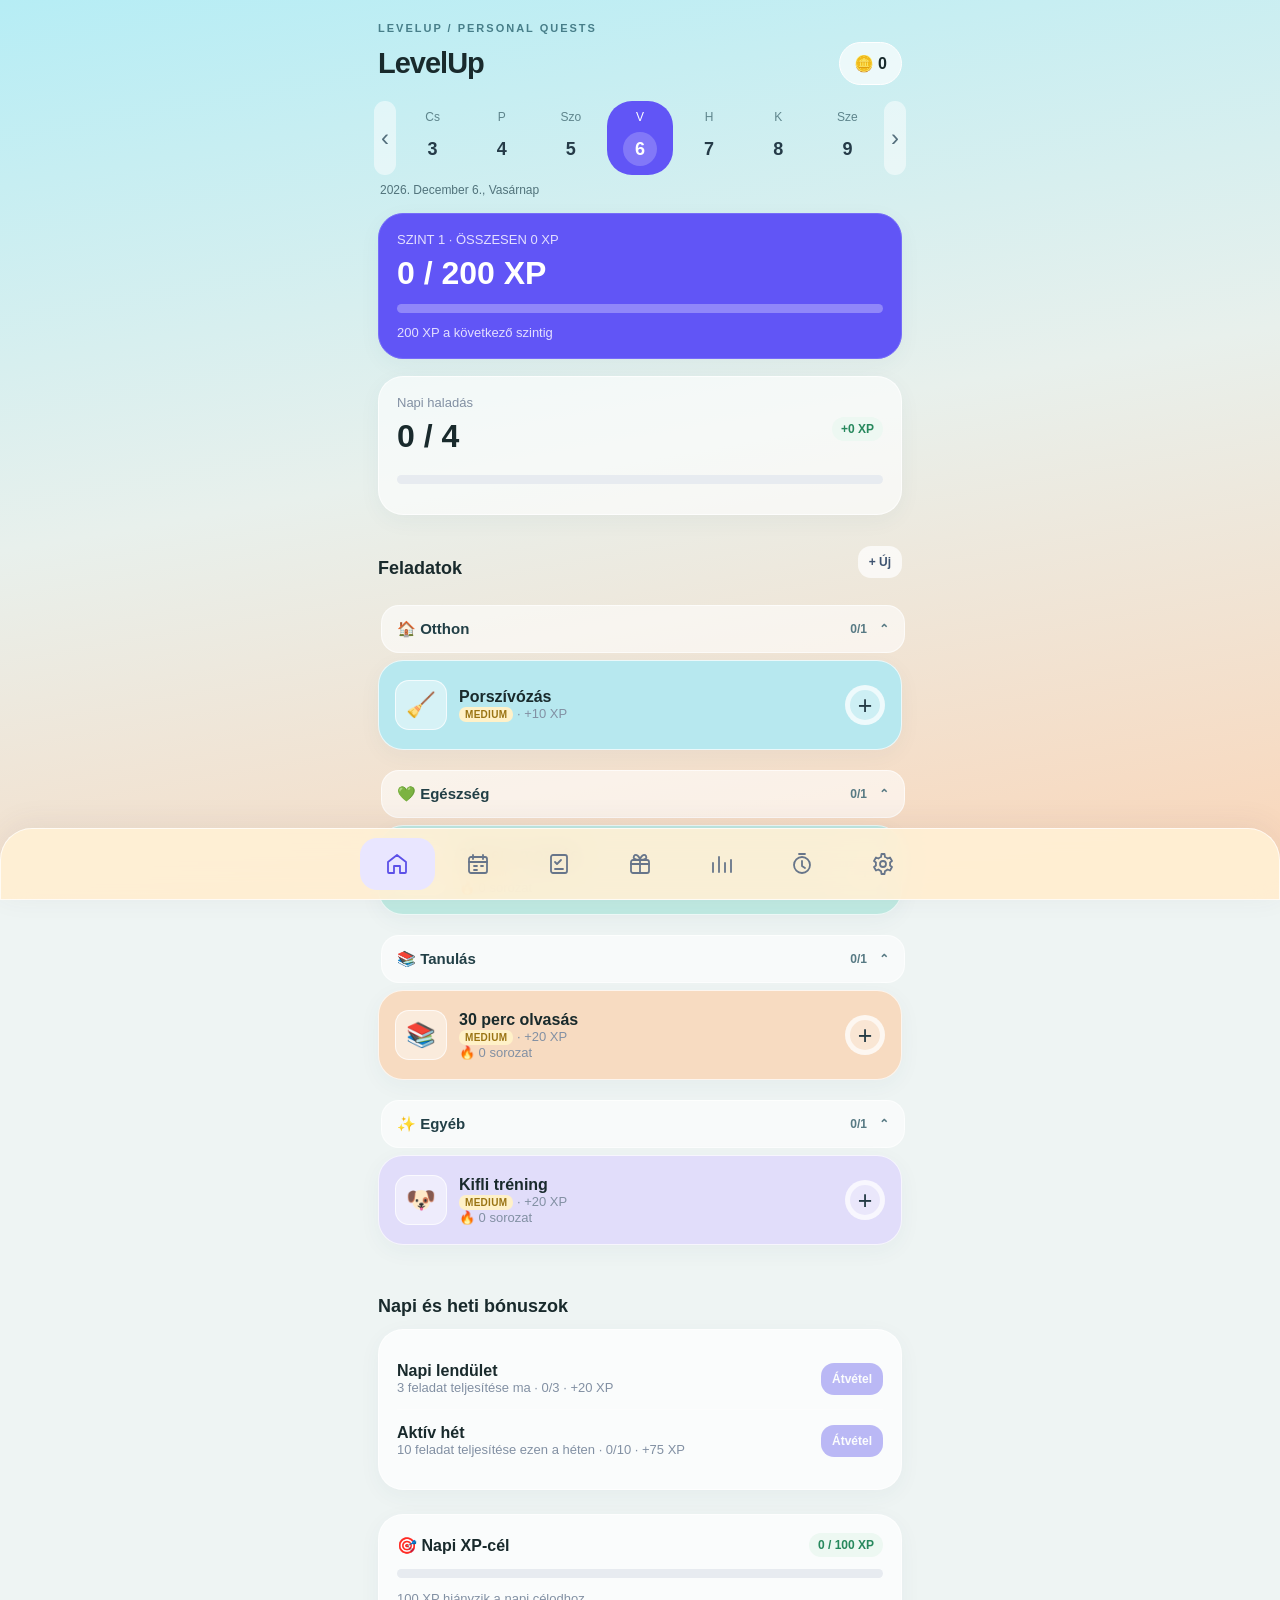
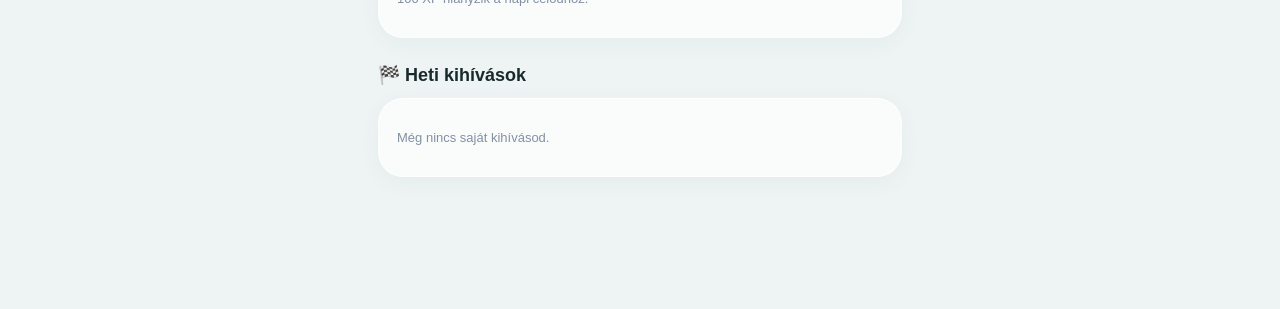
==== index.html @ 8640baca "Add files via upload" ====
<!doctype html><html lang="hu"><head><meta charset="utf-8"><meta name="viewport" content="width=device-width,initial-scale=1,viewport-fit=cover"><meta name="theme-color" content="#f6f7fb"><meta name="apple-mobile-web-app-capable" content="yes"><meta name="apple-mobile-web-app-status-bar-style" content="default"><title>LevelUp</title><link rel="manifest" href="manifest.webmanifest"><link rel="icon" href="icon.svg" type="image/svg+xml"><style>
:root{font-family:-apple-system,BlinkMacSystemFont,'Segoe UI',sans-serif;color:#1c2534;background:#f6f7fb}*{box-sizing:border-box}body{margin:0}button,input,select{font:inherit}button{cursor:pointer}button:disabled{opacity:.4;cursor:not-allowed}.app{max-width:560px;margin:auto;padding:24px 18px 110px}.eyebrow{font-size:11px;font-weight:800;letter-spacing:2px;color:#8792a5}.head{display:flex;justify-content:space-between;align-items:center;margin:8px 0 20px}h1{font-size:30px;letter-spacing:-1px;margin:0}h2{font-size:18px;margin:26px 0 12px}.pill{border-radius:22px;background:#fff;padding:11px 14px;font-weight:800;box-shadow:0 3px 20px #2636500b}.card{background:#fff;border:1px solid #e9edf3;border-radius:22px;padding:18px;margin:12px 0;box-shadow:0 5px 24px #26365008}.hero{background:#202b42;color:#fff}.muted{color:#8290a3;font-size:13px}.hero .muted{color:#b7c3d7}.big{font-size:32px;font-weight:850;margin:8px 0}.progress{height:9px;background:#e7ebf0;border-radius:20px;overflow:hidden;margin:12px 0}.hero .progress{background:#465269}.bar{height:100%;background:#62d6a2;border-radius:20px}.flex{display:flex;align-items:center;gap:12px}.between{justify-content:space-between}.grow{flex:1;min-width:0}.item{display:flex;align-items:center;gap:12px;padding:14px 0;border-bottom:1px solid #edf0f4}.item:last-child{border:0}.emoji{font-size:24px;background:#f4f6fa;border-radius:14px;padding:10px}.name{font-weight:750;overflow-wrap:anywhere}.check{border:2px solid #d6dce6;background:#fff;border-radius:50%;height:26px;width:26px;flex:none}.check.done{background:#36bd85;border-color:#36bd85;color:white}.btn{border:0;background:#202b42;color:#fff;border-radius:13px;padding:11px 14px;font-weight:750}.btn.alt{background:#edf1f7;color:#26344a}.btn.small{font-size:12px;padding:9px 11px}.btn.danger{background:#fff0f0;color:#a33131}.nav{position:fixed;bottom:0;left:0;right:0;background:#ffffffed;backdrop-filter:blur(14px);border-top:1px solid #e9edf3;padding:9px max(12px,env(safe-area-inset-right)) calc(9px + env(safe-area-inset-bottom));display:flex;justify-content:center;z-index:5}.navinner{display:flex;max-width:560px;width:100%;justify-content:space-around}.tab{border:0;background:none;color:#8b96a8;font-size:11px;padding:8px 7px}.tab.active{color:#1c2534;font-weight:800}.tab span{display:block;font-size:22px;margin-bottom:4px}.hidden{display:none!important}.field{display:grid;gap:6px;margin:12px 0}.field label{font-size:13px;font-weight:750}.field input,.field select{border:1px solid #dfe5ed;border-radius:12px;padding:12px;width:100%;background:#fff;color:#1c2534}.actions{display:flex;gap:8px;flex-wrap:wrap}.modal{position:fixed;inset:0;background:#1b27368c;z-index:10;display:flex;align-items:flex-end;justify-content:center}.sheet{background:#fff;border-radius:24px 24px 0 0;padding:24px 20px calc(24px + env(safe-area-inset-bottom));width:100%;max-width:560px;max-height:92vh;overflow:auto}.badge{display:inline-block;border-radius:12px;background:#edf8f2;color:#27885d;padding:5px 9px;font-size:12px;font-weight:750}.toast{position:fixed;bottom:100px;left:50%;transform:translateX(-50%);background:#202b42;color:#fff;padding:12px 18px;border-radius:14px;z-index:20;max-width:90%;text-align:center}.empty{text-align:center;padding:25px;color:#8290a3}.stats{display:grid;grid-template-columns:1fr 1fr;gap:10px}.stats .card{margin:0}.statnum{font-size:26px;font-weight:850} .dangertext{color:#b03a3a}small{font-size:12px} .full{width:100%}

/* Completion celebration */
.celebration{position:fixed;inset:0;z-index:30;pointer-events:none;overflow:hidden}.reward-pop{position:absolute;left:50%;top:42%;transform:translate(-50%,-50%);padding:15px 25px;background:#202b42;color:#fff;border-radius:20px;box-shadow:0 15px 45px #202b4240;font-size:25px;font-weight:850;white-space:nowrap;animation:reward-pop .9s cubic-bezier(.2,.8,.2,1) both}.reward-pop small{display:block;text-align:center;font-size:12px;color:#bcecd6;margin-top:3px}.confetti{position:absolute;left:var(--x);top:-25px;width:9px;height:15px;background:var(--c);border-radius:3px;animation:confetti-fall 1.3s ease-in both;animation-delay:var(--delay);transform:rotate(var(--rot))}.check.done{animation:check-bounce .42s cubic-bezier(.2,1.7,.4,1)}@keyframes reward-pop{0%{opacity:0;transform:translate(-50%,-40%) scale(.55)}30%{opacity:1;transform:translate(-50%,-50%) scale(1.12)}65%{opacity:1;transform:translate(-50%,-58%) scale(1)}100%{opacity:0;transform:translate(-50%,-85%) scale(.96)}}@keyframes confetti-fall{0%{opacity:0;transform:translateY(0) rotate(0)}10%{opacity:1}100%{opacity:0;transform:translateY(95vh) rotate(780deg)}}@keyframes check-bounce{0%{transform:scale(.6)}60%{transform:scale(1.2)}100%{transform:scale(1)}}@media(prefers-reduced-motion:reduce){.reward-pop,.confetti,.check.done{animation:none}.celebration{display:none}}
textarea{font:inherit;border:1px solid #dfe5ed;border-radius:12px;padding:12px;width:100%;background:#fff;color:#1c2534}.heatmap{display:grid;grid-template-columns:repeat(7,minmax(0,1fr));gap:5px;margin:15px 0}.heatcell{aspect-ratio:1;border-radius:5px;background:#e9eef1}.h1{background:#b7ead4}.h2{background:#83d8b4}.h3{background:#46b98a}.h4{background:#23865f}.daychecks{display:flex;flex-wrap:wrap;gap:8px}.daychecks label{display:flex;align-items:center;gap:3px;font-size:12px}.tasktools{justify-content:flex-end;margin-bottom:12px}.timer{font-size:68px;font-weight:850;text-align:center;padding:20px 0;font-variant-numeric:tabular-nums}.animated-bar{transition:width .55s cubic-bezier(.2,.8,.2,1)}.navinner{justify-content:space-between}.tab{font-size:10px;padding:7px 3px}.tab span{font-size:20px}.field textarea{min-height:75px}input[type=checkbox]{accent-color:#35a77c} @media(max-width:360px){.tab{font-size:9px}.tab span{font-size:18px}} .category-group{margin:14px 0 20px}.category-heading{display:flex;justify-content:space-between;align-items:center;font-size:17px;font-weight:800;margin:14px 3px 7px}.category-count{font-size:12px;font-weight:500;color:#8290a3}.category-card{margin:0;padding:5px 16px}.priority{display:inline-block;border-radius:7px;padding:2px 6px;font-size:10px;font-weight:800;letter-spacing:.3px}.priority-high{background:#fff0eb;color:#b84b2f}.priority-medium{background:#fff7dc;color:#9a7414}.priority-low{background:#edf4fa;color:#54799a}.emoji-grid{display:grid;grid-template-columns:repeat(7,minmax(0,1fr));gap:5px;max-height:210px;overflow:auto}.emoji-option{background:#f4f6fa;border:2px solid transparent;border-radius:10px;font-size:23px;padding:7px 0}.emoji-option.chosen{border-color:#35a77c;background:#e8f8f0}@media(max-width:360px){.emoji-grid{grid-template-columns:repeat(6,1fr)}} 
/* LevelUp 4: soft pastel mobile dashboard */
:root{background:#eef4f3;color:#192a2c}body{background:linear-gradient(170deg,#b6edf5 0%,#e8f0ec 49%,#fbd5b7 100%) fixed;min-height:100vh}.app{padding-top:calc(22px + env(safe-area-inset-top));padding-bottom:120px}.eyebrow{color:#477e89}.head{margin-bottom:16px}h1{font-size:29px}.card{border:1px solid #ffffffb9;background:#ffffffb5;box-shadow:0 6px 22px #3552600c;border-radius:25px}.hero{background:#6155f6;color:white;border-color:#766df9}.hero .muted{color:#e3dfff}.hero .progress{background:#ffffff4b}.bar{background:#67d9bf}.pill{background:#ffffffa8;box-shadow:none;border:1px solid white}.nav{background:#fff0d5e8;border:1px solid #ffffffb8;border-radius:32px 32px 0 0;box-shadow:0 -5px 30px #4a4a6a12}.tab.active{color:#5d51f5}.btn{background:#5c55ec}.btn.alt{background:#ffffffb9;color:#3e5370}.date-strip{display:flex;align-items:stretch;gap:4px;justify-content:space-between;margin:12px -4px 8px}.date-day{display:flex;flex:1;min-width:0;flex-direction:column;align-items:center;gap:8px;border:0;background:transparent;padding:9px 2px;border-radius:25px;color:#5e858c}.date-day span{font-size:12px}.date-day strong{font-size:18px;display:grid;place-items:center;border-radius:50%;width:34px;height:34px;color:#253b48}.date-day.is-today strong{background:#d1e3ff}.date-day.active{background:#6155f6;color:#fff}.date-day.active strong{color:white;background:#ffffff35}.date-arrow{background:#ffffff80;border:0;border-radius:18px;font-size:24px;padding:0 7px;color:#536e7c}.date-caption{display:flex;align-items:center;justify-content:space-between;color:#51737b;font-size:12px;margin:8px 2px 16px;text-transform:capitalize}.category-group,.manage-section{margin-top:14px}.category-toggle{display:flex;align-items:center;justify-content:space-between;width:100%;border:1px solid #ffffffa6;border-radius:18px;background:#ffffff92;padding:14px 15px;font-weight:800;text-align:left;color:#223f46;font-size:15px}.category-meta{color:#577983;font-size:12px;display:flex;gap:12px}.category-card{margin-top:6px}.category-group:nth-of-type(5n+1) .category-card{background:#b7e8ef}.category-group:nth-of-type(5n+2) .category-card{background:#bfe9e1}.category-group:nth-of-type(5n+3) .category-card{background:#f7dbc1}.category-group:nth-of-type(5n+4) .category-card{background:#e1ddfa}.category-group:nth-of-type(5n) .category-card{background:#f7e3d7}.item{border-bottom-color:#ffffff87}.emoji{background:#ffffff70}.check{width:40px;height:40px;border:5px solid #ffffffa9;background:#ffffff4f;color:#243b45;font-size:25px;line-height:25px}.check.done{background:#6155f6;border-color:#a8a1ff}.tasktools{margin:0 0 14px;padding:0 0 12px;border-bottom:1px solid #e7ebf0}.rest-button{background:#f0f4ff;border:1px solid #cdd6f5;border-radius:12px;padding:9px 12px;color:#48578e;font-size:12px;font-weight:700}.rest-button.rest-active{background:#dcd8ff;border-color:#9c93ed}.manage-row{border-bottom:0}.daily-progress{background:#ffffff99}.priority-high{background:#ffe3dd;color:#9e3d26}.priority-medium{background:#fff1c8}.priority-low{background:#d8eef5}.sheet{background:#f8faf9}button:focus-visible{outline:3px solid #5e55f0;outline-offset:3px}
.emoji-edit{border:1px solid #ffffffb5;cursor:pointer;flex:none;min-width:49px;min-height:49px;display:grid;place-items:center;transition:transform .15s ease,background .15s ease}.emoji-edit:active{transform:scale(.93)}.emoji-edit:focus-visible{outline:3px solid #6155f6;outline-offset:2px}
.gif-celebration{position:fixed;inset:0;z-index:35;display:grid;place-items:center;background:#172b3a50;pointer-events:auto;animation:gif-in .18s ease-out}.gif-panel{width:min(80vw,330px);padding:12px;border-radius:25px;background:#fff8f1;box-shadow:0 20px 60px #172b3a55;text-align:center;overflow:hidden}.gif-panel iframe{display:block;width:100%;height:190px;border:0;border-radius:16px;background:#eae8fa}.gif-label{font-weight:800;margin:9px 0 4px;color:#293044}.gif-panel a{font-size:10px;color:#64748b;text-decoration:underline}@keyframes gif-in{from{opacity:0;transform:scale(.94)}to{opacity:1;transform:scale(1)}}@media(prefers-reduced-motion:reduce){.gif-celebration{display:none}}
[hidden]{display:none!important} .quick-add label{display:block;font-weight:800;margin-bottom:9px}.quick-add input{min-width:0;flex:1;border:1px solid #dde3ec;border-radius:12px;padding:12px}.move-tools{display:flex;flex-direction:column;gap:3px}.move-tools button{border:0;border-radius:8px;background:#edf1f7;color:#45536b;padding:2px 8px}.goal-inline{display:flex;align-items:center;justify-content:space-between;gap:6px;font-size:12px;color:#65728a;margin-top:7px}.goal-inline+.progress{height:5px;margin:5px 0} [hidden]{display:none!important} #categoryForm input{min-width:0;flex:1;border:1px solid #dde3ec;border-radius:12px;padding:12px} .xp-detail-trigger{cursor:pointer}.xp-detail-trigger:active{transform:scale(.99)}.xp-chart{display:flex;align-items:end;gap:7px;height:175px;padding:12px 0}.xp-column{flex:1;min-width:0;display:flex;flex-direction:column;align-items:center;gap:5px;height:100%;font-size:11px}.xp-column strong{font-size:11px}.xp-track{height:100%;width:100%;display:flex;align-items:end;justify-content:center;background:#e8e5fa;border-radius:9px;overflow:hidden}.xp-bar{background:#6155f6;width:100%;border-radius:9px 9px 0 0;transition:height .3s}.habit-stats-grid{display:grid;grid-template-columns:1fr 1fr;gap:14px;margin-top:15px}.habit-stats-grid div{display:grid;gap:4px}.habit-stats-grid strong{font-size:18px}.habit-stats-grid small{color:#738294}.xp-breakdown{max-height:50vh;overflow:auto}.draggable-task{touch-action:pan-y;user-select:none;-webkit-user-select:none}.draggable-task.dragging{opacity:.55;outline:2px dashed #6155f6;touch-action:none}.draggable-task.drag-target{border-top:4px solid #6155f6}.drag-hint{position:fixed;bottom:95px;left:50%;transform:translateX(-50%);background:#6155f6;color:white;border-radius:16px;padding:12px;z-index:100;pointer-events:none;box-shadow:0 5px 20px #0003} 
.home-block[hidden]{display:none!important}.home-block{display:flow-root}.home-block > .card:first-child{margin-top:0}.home-blocks{display:flex;flex-direction:column;gap:5px}
.navinner{gap:3px;align-items:stretch}.tab{flex:1;min-width:0;display:flex;flex-direction:column;align-items:center;justify-content:center;gap:5px;padding:8px 2px;border-radius:17px;color:#67758a;font-size:10px;font-weight:650;line-height:1.1}.tab.active{background:#e9e6ff;color:#5c50e8}.tab-icon{display:flex!important;align-items:center;justify-content:center;height:24px;margin:0!important}.tab-icon svg{width:21px;height:21px}.tab-label{display:block}.draggable-task{user-select:none;-webkit-user-select:none;-webkit-touch-callout:none}.draggable-task.dragging{background:#edeaff!important;outline:2px solid #6155f6;border-radius:12px}.draggable-task.drag-target{box-shadow:inset 0 4px 0 #6155f6;border-radius:10px}.drag-hint{white-space:nowrap;font-size:12px}
.tab-label{display:none!important}.navinner{gap:6px}.tab{padding:12px 4px;min-height:52px;border-radius:17px}.tab-icon{height:26px}.tab-icon svg{width:24px;height:24px}.planner-completed{text-decoration:line-through;color:#73858b}.planner-task-name{min-width:0;overflow-wrap:anywhere;flex:1}.planner-item select{flex-shrink:0}</style><style>.calendar-grid{display:grid;grid-template-columns:repeat(7,minmax(0,1fr));gap:6px;margin:16px 0}.calendar-grid>*{text-align:center;padding:9px 1px;border-radius:9px;font-size:12px}.calendar-day{background:#f0f3f8}.calendar-done{background:#b9f0d4;color:#17633f;font-weight:800}.calendar-rest{background:#e5ddff;color:#6242a0}.milestone-badges{display:flex;gap:5px;flex-wrap:wrap;margin-top:8px}.locked-badge{opacity:.48}.week-planner{display:grid;gap:10px}.planner-day{border-radius:15px;background:#fff;padding:14px;display:grid;gap:9px}.planner-item{display:flex;align-items:center;justify-content:space-between;gap:8px;font-size:13px}.planner-item select{max-width:140px;min-width:110px}.planner-day strong{color:#6250a5}</style></head><body><main class="app"><div class="eyebrow">LEVELUP / PERSONAL QUESTS</div><div class="head"><h1 id="pageTitle">LevelUp</h1><div class="pill">🪙 <span id="wallet">0</span></div></div><section id="view"></section></main><nav class="nav"><div class="navinner" id="nav"></div></nav><div id="modalRoot"></div><div id="toastRoot"></div><script src="app.js" defer></script></body></html>
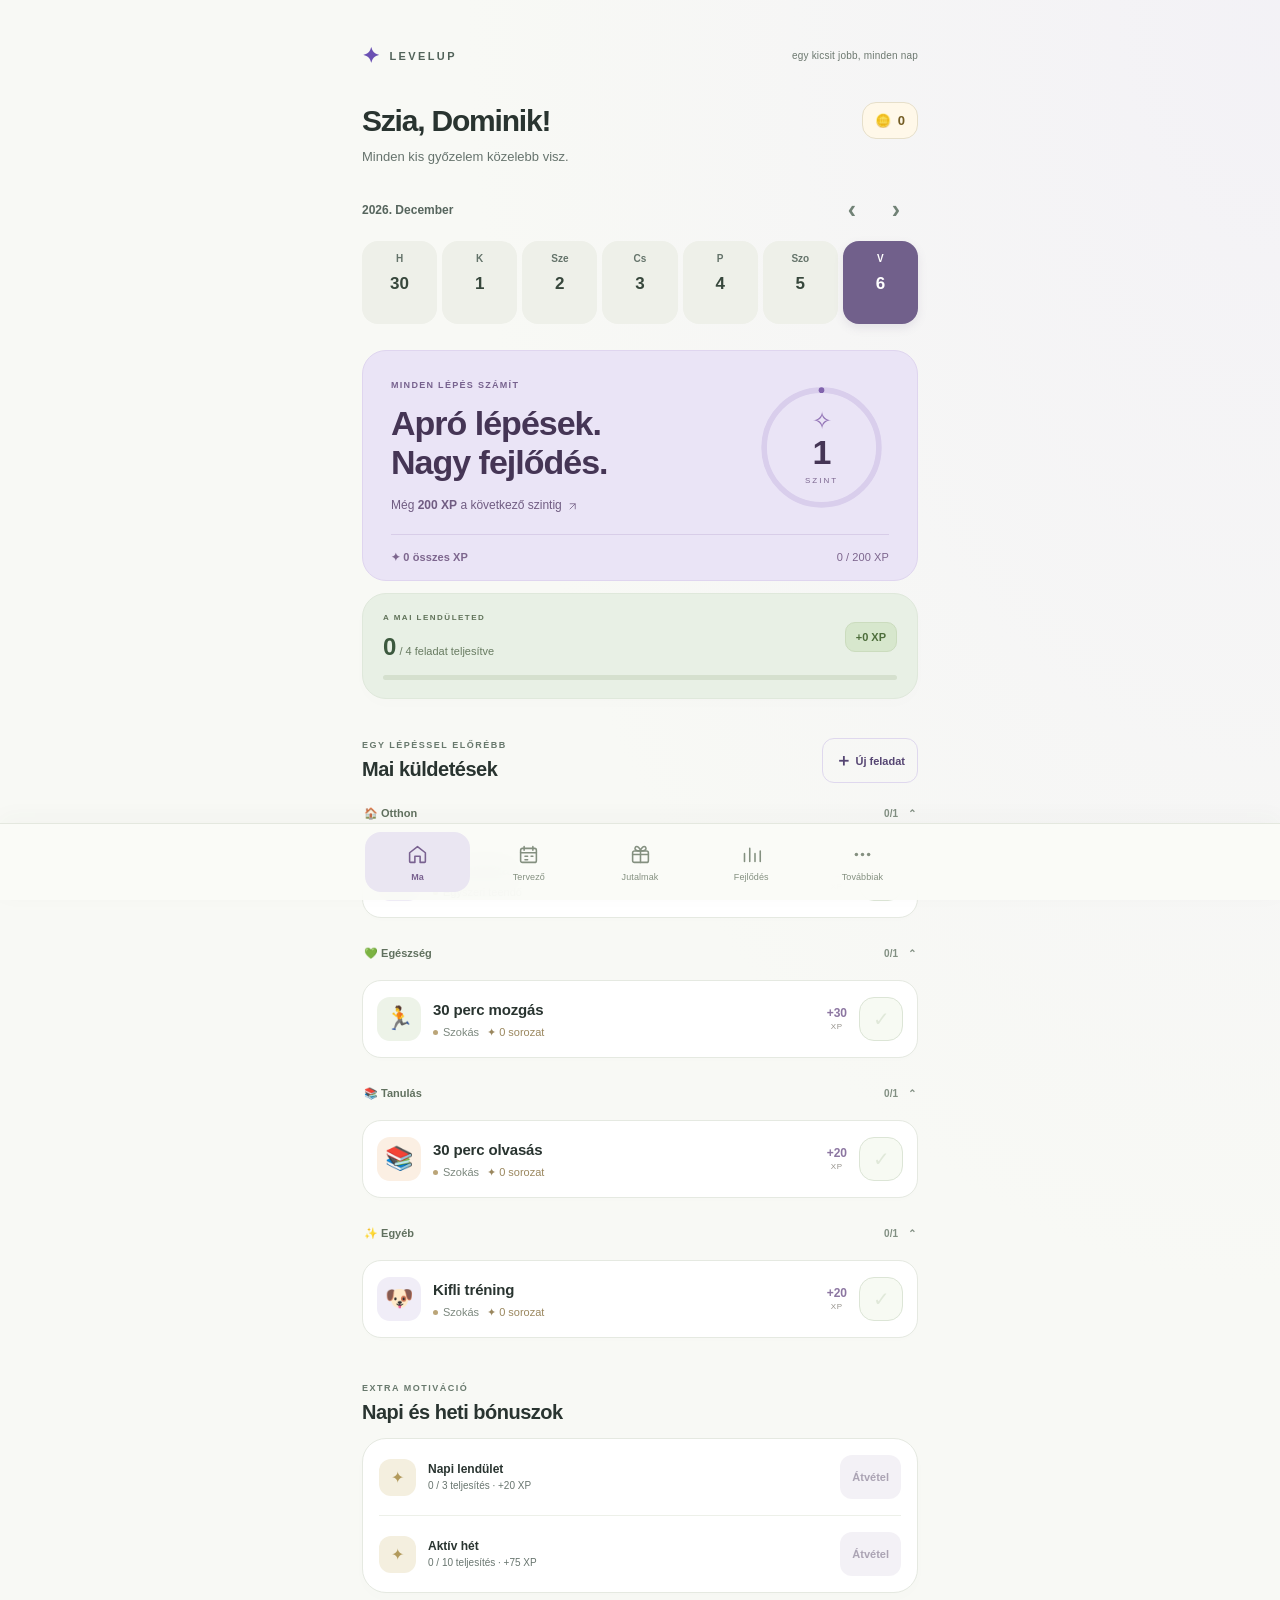
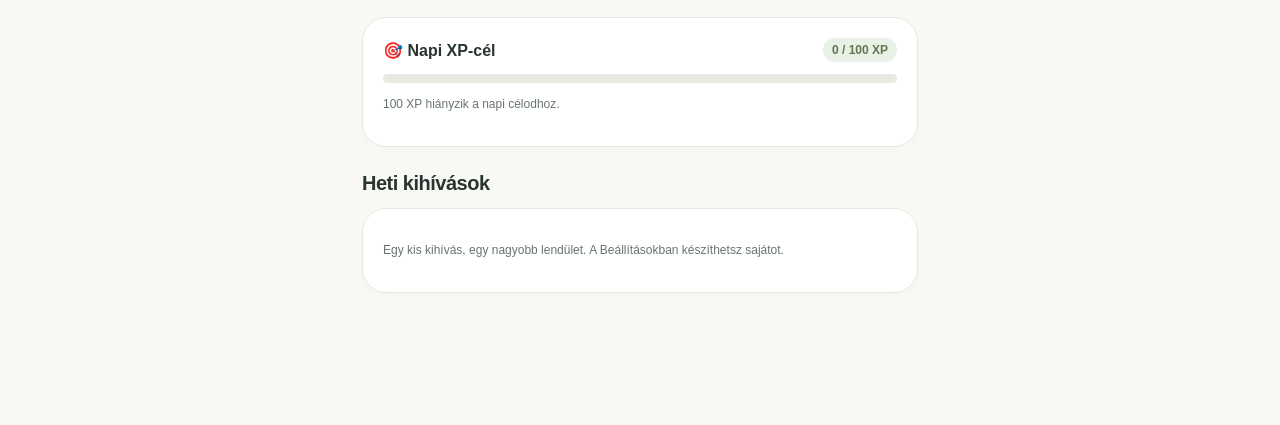
==== commit 36be47bc: "Redesign LevelUp home with Pastel Quest styling and five-item navigation" ====
--- a/index.html
+++ b/index.html
@@ -1,4 +1,4 @@
-<!doctype html><html lang="hu"><head><meta charset="utf-8"><meta name="viewport" content="width=device-width,initial-scale=1,viewport-fit=cover"><meta name="theme-color" content="#f6f7fb"><meta name="apple-mobile-web-app-capable" content="yes"><meta name="apple-mobile-web-app-status-bar-style" content="default"><title>LevelUp</title><link rel="manifest" href="manifest.webmanifest"><link rel="icon" href="icon.svg" type="image/svg+xml"><style>
+<!doctype html><html lang="hu"><head><meta charset="utf-8"><meta name="viewport" content="width=device-width,initial-scale=1,viewport-fit=cover"><meta name="theme-color" content="#f8f9f5"><meta name="apple-mobile-web-app-capable" content="yes"><meta name="apple-mobile-web-app-status-bar-style" content="default"><title>LevelUp</title><link rel="manifest" href="manifest.webmanifest"><link rel="icon" href="icon.svg" type="image/svg+xml"><style>
 :root{font-family:-apple-system,BlinkMacSystemFont,'Segoe UI',sans-serif;color:#1c2534;background:#f6f7fb}*{box-sizing:border-box}body{margin:0}button,input,select{font:inherit}button{cursor:pointer}button:disabled{opacity:.4;cursor:not-allowed}.app{max-width:560px;margin:auto;padding:24px 18px 110px}.eyebrow{font-size:11px;font-weight:800;letter-spacing:2px;color:#8792a5}.head{display:flex;justify-content:space-between;align-items:center;margin:8px 0 20px}h1{font-size:30px;letter-spacing:-1px;margin:0}h2{font-size:18px;margin:26px 0 12px}.pill{border-radius:22px;background:#fff;padding:11px 14px;font-weight:800;box-shadow:0 3px 20px #2636500b}.card{background:#fff;border:1px solid #e9edf3;border-radius:22px;padding:18px;margin:12px 0;box-shadow:0 5px 24px #26365008}.hero{background:#202b42;color:#fff}.muted{color:#8290a3;font-size:13px}.hero .muted{color:#b7c3d7}.big{font-size:32px;font-weight:850;margin:8px 0}.progress{height:9px;background:#e7ebf0;border-radius:20px;overflow:hidden;margin:12px 0}.hero .progress{background:#465269}.bar{height:100%;background:#62d6a2;border-radius:20px}.flex{display:flex;align-items:center;gap:12px}.between{justify-content:space-between}.grow{flex:1;min-width:0}.item{display:flex;align-items:center;gap:12px;padding:14px 0;border-bottom:1px solid #edf0f4}.item:last-child{border:0}.emoji{font-size:24px;background:#f4f6fa;border-radius:14px;padding:10px}.name{font-weight:750;overflow-wrap:anywhere}.check{border:2px solid #d6dce6;background:#fff;border-radius:50%;height:26px;width:26px;flex:none}.check.done{background:#36bd85;border-color:#36bd85;color:white}.btn{border:0;background:#202b42;color:#fff;border-radius:13px;padding:11px 14px;font-weight:750}.btn.alt{background:#edf1f7;color:#26344a}.btn.small{font-size:12px;padding:9px 11px}.btn.danger{background:#fff0f0;color:#a33131}.nav{position:fixed;bottom:0;left:0;right:0;background:#ffffffed;backdrop-filter:blur(14px);border-top:1px solid #e9edf3;padding:9px max(12px,env(safe-area-inset-right)) calc(9px + env(safe-area-inset-bottom));display:flex;justify-content:center;z-index:5}.navinner{display:flex;max-width:560px;width:100%;justify-content:space-around}.tab{border:0;background:none;color:#8b96a8;font-size:11px;padding:8px 7px}.tab.active{color:#1c2534;font-weight:800}.tab span{display:block;font-size:22px;margin-bottom:4px}.hidden{display:none!important}.field{display:grid;gap:6px;margin:12px 0}.field label{font-size:13px;font-weight:750}.field input,.field select{border:1px solid #dfe5ed;border-radius:12px;padding:12px;width:100%;background:#fff;color:#1c2534}.actions{display:flex;gap:8px;flex-wrap:wrap}.modal{position:fixed;inset:0;background:#1b27368c;z-index:10;display:flex;align-items:flex-end;justify-content:center}.sheet{background:#fff;border-radius:24px 24px 0 0;padding:24px 20px calc(24px + env(safe-area-inset-bottom));width:100%;max-width:560px;max-height:92vh;overflow:auto}.badge{display:inline-block;border-radius:12px;background:#edf8f2;color:#27885d;padding:5px 9px;font-size:12px;font-weight:750}.toast{position:fixed;bottom:100px;left:50%;transform:translateX(-50%);background:#202b42;color:#fff;padding:12px 18px;border-radius:14px;z-index:20;max-width:90%;text-align:center}.empty{text-align:center;padding:25px;color:#8290a3}.stats{display:grid;grid-template-columns:1fr 1fr;gap:10px}.stats .card{margin:0}.statnum{font-size:26px;font-weight:850} .dangertext{color:#b03a3a}small{font-size:12px} .full{width:100%}
 
 /* Completion celebration */
@@ -11,4 +11,4 @@
 [hidden]{display:none!important} .quick-add label{display:block;font-weight:800;margin-bottom:9px}.quick-add input{min-width:0;flex:1;border:1px solid #dde3ec;border-radius:12px;padding:12px}.move-tools{display:flex;flex-direction:column;gap:3px}.move-tools button{border:0;border-radius:8px;background:#edf1f7;color:#45536b;padding:2px 8px}.goal-inline{display:flex;align-items:center;justify-content:space-between;gap:6px;font-size:12px;color:#65728a;margin-top:7px}.goal-inline+.progress{height:5px;margin:5px 0} [hidden]{display:none!important} #categoryForm input{min-width:0;flex:1;border:1px solid #dde3ec;border-radius:12px;padding:12px} .xp-detail-trigger{cursor:pointer}.xp-detail-trigger:active{transform:scale(.99)}.xp-chart{display:flex;align-items:end;gap:7px;height:175px;padding:12px 0}.xp-column{flex:1;min-width:0;display:flex;flex-direction:column;align-items:center;gap:5px;height:100%;font-size:11px}.xp-column strong{font-size:11px}.xp-track{height:100%;width:100%;display:flex;align-items:end;justify-content:center;background:#e8e5fa;border-radius:9px;overflow:hidden}.xp-bar{background:#6155f6;width:100%;border-radius:9px 9px 0 0;transition:height .3s}.habit-stats-grid{display:grid;grid-template-columns:1fr 1fr;gap:14px;margin-top:15px}.habit-stats-grid div{display:grid;gap:4px}.habit-stats-grid strong{font-size:18px}.habit-stats-grid small{color:#738294}.xp-breakdown{max-height:50vh;overflow:auto}.draggable-task{touch-action:pan-y;user-select:none;-webkit-user-select:none}.draggable-task.dragging{opacity:.55;outline:2px dashed #6155f6;touch-action:none}.draggable-task.drag-target{border-top:4px solid #6155f6}.drag-hint{position:fixed;bottom:95px;left:50%;transform:translateX(-50%);background:#6155f6;color:white;border-radius:16px;padding:12px;z-index:100;pointer-events:none;box-shadow:0 5px 20px #0003} 
 .home-block[hidden]{display:none!important}.home-block{display:flow-root}.home-block > .card:first-child{margin-top:0}.home-blocks{display:flex;flex-direction:column;gap:5px}
 .navinner{gap:3px;align-items:stretch}.tab{flex:1;min-width:0;display:flex;flex-direction:column;align-items:center;justify-content:center;gap:5px;padding:8px 2px;border-radius:17px;color:#67758a;font-size:10px;font-weight:650;line-height:1.1}.tab.active{background:#e9e6ff;color:#5c50e8}.tab-icon{display:flex!important;align-items:center;justify-content:center;height:24px;margin:0!important}.tab-icon svg{width:21px;height:21px}.tab-label{display:block}.draggable-task{user-select:none;-webkit-user-select:none;-webkit-touch-callout:none}.draggable-task.dragging{background:#edeaff!important;outline:2px solid #6155f6;border-radius:12px}.draggable-task.drag-target{box-shadow:inset 0 4px 0 #6155f6;border-radius:10px}.drag-hint{white-space:nowrap;font-size:12px}
-.tab-label{display:none!important}.navinner{gap:6px}.tab{padding:12px 4px;min-height:52px;border-radius:17px}.tab-icon{height:26px}.tab-icon svg{width:24px;height:24px}.planner-completed{text-decoration:line-through;color:#73858b}.planner-task-name{min-width:0;overflow-wrap:anywhere;flex:1}.planner-item select{flex-shrink:0}</style><style>.calendar-grid{display:grid;grid-template-columns:repeat(7,minmax(0,1fr));gap:6px;margin:16px 0}.calendar-grid>*{text-align:center;padding:9px 1px;border-radius:9px;font-size:12px}.calendar-day{background:#f0f3f8}.calendar-done{background:#b9f0d4;color:#17633f;font-weight:800}.calendar-rest{background:#e5ddff;color:#6242a0}.milestone-badges{display:flex;gap:5px;flex-wrap:wrap;margin-top:8px}.locked-badge{opacity:.48}.week-planner{display:grid;gap:10px}.planner-day{border-radius:15px;background:#fff;padding:14px;display:grid;gap:9px}.planner-item{display:flex;align-items:center;justify-content:space-between;gap:8px;font-size:13px}.planner-item select{max-width:140px;min-width:110px}.planner-day strong{color:#6250a5}</style></head><body><main class="app"><div class="eyebrow">LEVELUP / PERSONAL QUESTS</div><div class="head"><h1 id="pageTitle">LevelUp</h1><div class="pill">🪙 <span id="wallet">0</span></div></div><section id="view"></section></main><nav class="nav"><div class="navinner" id="nav"></div></nav><div id="modalRoot"></div><div id="toastRoot"></div><script src="app.js" defer></script></body></html>
+.tab-label{display:none!important}.navinner{gap:6px}.tab{padding:12px 4px;min-height:52px;border-radius:17px}.tab-icon{height:26px}.tab-icon svg{width:24px;height:24px}.planner-completed{text-decoration:line-through;color:#73858b}.planner-task-name{min-width:0;overflow-wrap:anywhere;flex:1}.planner-item select{flex-shrink:0}</style><style>.calendar-grid{display:grid;grid-template-columns:repeat(7,minmax(0,1fr));gap:6px;margin:16px 0}.calendar-grid>*{text-align:center;padding:9px 1px;border-radius:9px;font-size:12px}.calendar-day{background:#f0f3f8}.calendar-done{background:#b9f0d4;color:#17633f;font-weight:800}.calendar-rest{background:#e5ddff;color:#6242a0}.milestone-badges{display:flex;gap:5px;flex-wrap:wrap;margin-top:8px}.locked-badge{opacity:.48}.week-planner{display:grid;gap:10px}.planner-day{border-radius:15px;background:#fff;padding:14px;display:grid;gap:9px}.planner-item{display:flex;align-items:center;justify-content:space-between;gap:8px;font-size:13px}.planner-item select{max-width:140px;min-width:110px}.planner-day strong{color:#6250a5}</style><link rel="stylesheet" href="pastel.css"></head><body><main class="app"><div class="eyebrow"><span class="brand-mark" aria-hidden="true">✦</span> LEVELUP <span class="brand-note">egy kicsit jobb, minden nap</span></div><div class="head"><h1 id="pageTitle">LevelUp</h1><div class="pill">🪙 <span id="wallet">0</span></div></div><section id="view"></section></main><nav class="nav"><div class="navinner" id="nav"></div></nav><div id="modalRoot"></div><div id="toastRoot"></div><script src="app.js" defer></script></body></html>
--- a/pastel.css
+++ b/pastel.css
@@ -0,0 +1,18 @@
+/* Pastel Quest: system fonts and local assets keep the PWA fully offline. */
+:root{color-scheme:light;--ink:#293430;--soft-ink:#66736d;--paper:#f8f9f5;--lavender:#eae5fa;--violet:#6b51b3;--mint:#e2eee5;--line:#e5e9e1;background:var(--paper);color:var(--ink)}
+body{background:radial-gradient(ellipse at 100% 0,#eeeaf780,transparent 45%),var(--paper);color:var(--ink)}
+.app{max-width:600px;padding:calc(26px + env(safe-area-inset-top)) 22px calc(120px + env(safe-area-inset-bottom))}
+.eyebrow{display:flex;align-items:center;gap:7px;font-size:11px;letter-spacing:2.4px;color:#52635a;font-weight:800;margin-bottom:28px}.brand-mark{color:var(--violet);font-size:21px;line-height:1}.brand-note{margin-left:auto;font-size:10px;letter-spacing:.2px;font-weight:500;color:#6c786f}
+.head{gap:12px;margin:0 0 8px;align-items:center}h1{font-size:30px;letter-spacing:-1.2px;font-weight:760;line-height:1.2}h2{font-size:20px;letter-spacing:-.5px;font-weight:720;margin:24px 0 12px;line-height:1.25}.pill{display:flex;align-items:center;gap:7px;padding:10px 12px;border-radius:14px;border:1px solid #e6dfca;background:#fff8e9;font-size:13px;color:#735c24;box-shadow:none;white-space:nowrap}.home-intro{margin:0 0 20px;font-size:13px;line-height:1.6;color:var(--soft-ink)}
+.card{border:1px solid var(--line);border-radius:23px;background:#fff;box-shadow:0 5px 15px #30443b03;padding:20px;margin:12px 0}.muted{color:#68756f;font-size:12px;line-height:1.55}.name{font-weight:680;font-size:14px;line-height:1.45}.section-kicker{display:block;font-size:9px;letter-spacing:1.5px;font-weight:750;color:#68796d;line-height:1.5}.section-heading{margin:26px 0 13px;gap:12px}.section-heading h2{margin:5px 0 0}.home-blocks{gap:0}.home-block>.card:first-child{margin-top:0}.home-block-level{padding-top:4px}
+.btn{background:#6750a6;border-radius:12px;font-weight:650;font-size:13px;padding:12px 15px;min-height:44px;transition:background .15s,transform .15s}.btn:active{transform:scale(.97)}.btn.alt{background:#eeedf4;color:#554572}.btn.small{font-size:11px;min-height:44px;padding:10px 12px}.btn.danger{background:#fff0f0;color:#a33131}button:focus-visible,a:focus-visible{outline:3px solid #7359b9;outline-offset:3px}.add-task{white-space:nowrap;border:1px solid #dfd8ee;background:transparent!important;font-size:11px!important}.add-task span{font-size:17px;vertical-align:-1px}
+.week-calendar{margin:0 0 22px}.week-heading{display:flex;align-items:center;justify-content:space-between;font-size:12px;font-weight:650;color:#56655d;margin-bottom:9px;text-transform:capitalize}.week-heading>div{display:flex;align-items:center;gap:0}.date-arrow{height:44px;width:44px;min-width:44px;padding:0;background:transparent;border:0;color:#718276;font-size:25px}.week-today{border:0;background:#eae6f5;color:#60488e;border-radius:10px;min-height:44px;padding:0 12px;font-size:12px}.date-strip{gap:5px;margin:0;align-items:stretch;display:grid;grid-template-columns:repeat(7,minmax(0,1fr))}.date-day{border-radius:16px;gap:7px;padding:11px 0 8px;min-height:83px;min-width:0;background:#eef0e9;color:#64736a;border:1px solid transparent}.date-day span{font-size:10px;font-weight:600}.date-day strong{font-size:17px;width:28px;height:26px;font-weight:700;color:#37473c}.date-day.is-today strong{background:transparent}.date-day.is-today:not(.active){border-color:#c9bddf;background:#f2eef8}.date-day.active{background:#71608b;color:#fff;box-shadow:0 4px 10px #71608b20}.date-day.active strong{background:none;color:white}.day-activity{width:4px;height:4px;border-radius:50%;background:transparent}.day-activity.has-activity{background:#6a987d}.date-day.active .day-activity.has-activity{background:#e4efcc}
+.level-card{display:grid;width:100%;grid-template-columns:minmax(0,1fr) 112px;gap:12px 8px;text-align:left;background:#eae4f6;color:#453555;position:relative;overflow:hidden;border:1px solid #dfd5ef;cursor:pointer;padding:22px 21px 0;border-radius:25px;box-shadow:none}.level-copy{display:flex;flex-direction:column;justify-content:center;position:relative;z-index:1}.level-copy .section-kicker{color:#77628e;font-size:8px;letter-spacing:1.3px}.level-copy>strong{font-size:27px;font-weight:740;letter-spacing:-1px;line-height:1.15;margin:12px 0 14px}.level-caption{font-size:10px;line-height:1.6;color:#705c82;max-width:190px}.level-caption b{font-weight:750}.level-caption>span{margin-left:4px}.level-ring{position:relative;width:112px;height:112px;align-self:center}.level-ring>svg{display:block;width:100%;height:100%;transform:rotate(-90deg);overflow:visible}.ring-track,.ring-value{fill:none;stroke-width:5}.ring-track{stroke:#d9ceec}.ring-value{stroke:#8163ad;stroke-linecap:round;transition:stroke-dasharray .5s}.ring-label{position:absolute;inset:0;display:flex;flex-direction:column;justify-content:center;align-items:center}.ring-star{font-size:24px;line-height:24px;color:#9273b6}.ring-label b{font-size:34px;font-weight:700;letter-spacing:-1px;line-height:1.15}.ring-label small{font-size:8px;letter-spacing:2px;margin-top:4px;color:#7b658f}.level-footer{grid-column:1/-1;display:flex;justify-content:space-between;align-items:center;border-top:1px solid #d8cde8;padding:13px 0;margin-top:6px;font-size:10px;color:#7d668e;letter-spacing:.1px}.level-footer span:first-child{font-weight:650}
+.daily-progress{background:#e8f0e5;border-color:#dfe8db;padding:18px 20px;margin:13px 0}.daily-progress .section-kicker{color:#607259;font-size:8px}.daily-progress p{margin:7px 0 0;line-height:1.3}.daily-progress p strong{font-size:24px;color:#3c593e;font-weight:650}.daily-progress p>span{font-size:11px;color:#687b61}.daily-xp{background:#d7e7cd;border:1px solid #cbdcbe;border-radius:10px;color:#4d6e3b;font-size:11px;padding:8px 10px;font-weight:700;white-space:nowrap}.daily-progress .progress{background:#d5e0ce;height:5px;margin:13px 0 0}.daily-progress .bar{background:#86a879}
+.category-group{margin:0 0 18px}.category-toggle{margin:0;padding:0 2px 9px;border:0;border-radius:0;background:transparent;min-height:44px;font-size:11px;color:#778278;font-weight:650}.category-meta{font-size:10px;color:#829083;gap:10px}.category-group:nth-of-type(n) .category-card{background:#fff;border:1px solid var(--line);border-radius:19px;margin:0;padding:0 14px;box-shadow:0 3px 8px #3b4d3c02}.item{border-color:#edf0e9;padding:16px 0;gap:12px}.task-row .emoji-edit{width:44px;min-width:44px;height:44px;min-height:44px;padding:0;border:0;border-radius:13px;background:#f0edf7;font-size:23px}.category-group:nth-of-type(3n+2) .emoji-edit{background:#edf3e8}.category-group:nth-of-type(3n) .emoji-edit{background:#fbefe3}.task-row .name{font-size:13px;letter-spacing:-.15px;line-height:1.4}.task-meta{display:flex;align-items:center;gap:5px;margin-top:6px;color:#7b877d;font-size:10px;flex-wrap:wrap}.priority-dot{display:inline-block;flex:none;width:5px;height:5px;border-radius:50%}.priority-dot-high{background:#ca8276}.priority-dot-medium{background:#bba578}.priority-dot-low{background:#9ab4a1}.task-streak{margin-left:3px;color:#9a875e}.task-xp{font-size:12px;font-weight:700;color:#8c76a1;display:grid;justify-items:center;gap:2px;flex:none}.task-xp small{font-size:8px;font-weight:500;letter-spacing:.7px;color:#96938d}.check{width:44px;height:44px;border-radius:15px;border:1.5px solid #dce5d6;background:#f7faf3;color:#b7c9ab;font-size:20px;line-height:1;flex:none}.check>span{opacity:.35}.check.done{background:#7a9969;border-color:#7a9969;color:white}.task-completed .name{color:#829080;text-decoration:line-through;text-decoration-color:#b3bfb0}.task-completed .emoji-edit{opacity:.65}.task-completed .task-xp{color:#7e9774}
+.wish-card{display:flex;align-items:center;gap:14px;background:#faf1e7;border-color:#ede3d5}.wish-emoji{font-size:31px}.wish-card .section-kicker{font-size:8px;color:#9b8058;margin-bottom:4px}.wish-card .name{color:#68563e}.wish-card .progress{height:5px;background:#eadcc8;margin:11px 0}.wish-card .bar{background:#bf9b67}.wish-card .muted{font-size:10px;color:#927d5f}.icon-button{min-width:44px;min-height:44px;border:1px solid #dfd8cb;border-radius:13px;background:#ffffff70;color:#7a6854;font-size:22px}.bonus-card{padding:0 16px}.bonus-spark{display:grid;place-items:center;background:#f4efdf;color:#b29a5c;width:37px;height:37px;border-radius:12px;flex:none}.bonus-card .name{font-size:12px}.bonus-card .muted{font-size:10px}.bonus-card .btn:disabled{opacity:.55;color:#675a77;background:#eae6ef}.empty{padding:27px 20px;color:#69766c}.empty>strong{display:block;font-size:15px;color:#4c5f4f}.empty p{font-size:12px;line-height:1.6}.empty-spark{display:block;font-size:36px;color:#a38bb6;margin-bottom:9px}.overdue-card{background:#fcf7ee}.overdue-card h2{font-size:16px;margin:0 0 6px}
+.nav{border:0;border-top:1px solid #e4e8df;border-radius:0;background:#fafbf7ed;box-shadow:0 -6px 22px #3e513908;padding:8px max(16px,env(safe-area-inset-right)) calc(8px + env(safe-area-inset-bottom))}.navinner{max-width:550px;gap:6px}.tab{padding:9px 3px;gap:5px;min-height:57px;border-radius:16px;color:#849080;font-weight:500}.tab.active{background:#eae6f2;color:#796190}.tab-icon svg{width:21px;height:21px}.nav-label{display:block!important;margin:0!important;font-size:9px!important;line-height:1.2;letter-spacing:.1px}.sheet{background:#f8f9f5;border:1px solid #e7e9e0}.sheet-heading{display:flex;align-items:center;justify-content:space-between;gap:15px}.sheet-heading h2{margin:6px 0 20px}.more-menu{display:grid;gap:10px}.more-menu>button{display:flex;align-items:center;gap:14px;min-height:78px;padding:16px;text-align:left;background:#fff;border:1px solid var(--line);border-radius:18px;color:var(--ink);font-weight:650;font-size:14px}.more-menu>button>span:nth-child(2){flex:1}.more-menu small{display:block;margin-top:5px;font-weight:400;color:#778478;font-size:11px}.menu-icon{display:grid;place-items:center;background:#eeebf5;border-radius:12px;width:42px;height:42px;color:#8a71a1}.menu-icon svg{width:22px;height:22px}.badge{background:#e9f0e5;color:#5f7852}.field input,.field select,.quick-add input,textarea{border-color:#dfe4d9;border-radius:13px;font-size:16px}.field label{color:#586854}.toast{background:#3f5143;font-size:13px}.progress{background:#e7eae1}.bar{background:#95b286}.hero:not(.level-card){background:#75638a;border-color:#75638a}.hero:not(.level-card) .muted{color:#efebf3}.category-heading{color:#61715f}
+@media(min-width:700px){.app{padding-top:45px}.eyebrow{margin-bottom:36px}.level-card{grid-template-columns:minmax(0,1fr) 135px;padding:28px 28px 0}.level-ring{width:135px;height:135px}.level-copy>strong{font-size:34px}.level-copy .section-kicker{font-size:9px}.level-caption{font-size:12px;max-width:none}.level-footer{font-size:11px;padding:16px 0}.task-row .name{font-size:15px}.task-meta{font-size:11px}.card{border-radius:24px}}
+@media(max-width:360px){.app{padding-left:16px;padding-right:16px}.brand-note{display:none}.head h1{font-size:26px}.level-card{grid-template-columns:minmax(0,1fr) 94px;padding:18px 15px 0}.level-ring{width:94px;height:94px}.level-copy>strong{font-size:24px}.level-copy .section-kicker{font-size:7px}.level-caption{font-size:9px}.task-row{gap:8px}.task-row .emoji-edit{width:40px;min-width:40px}.task-xp{font-size:11px}.date-strip{gap:3px}.section-heading h2{font-size:18px}.add-task{padding:8px!important}.brand-note{font-size:9px}}
+@media(prefers-reduced-motion:reduce){.ring-value,.btn{transition:none}}
+.arrow-icon{width:17px;height:17px;vertical-align:middle;flex:none}.icon-button .arrow-icon{display:block;margin:auto}.level-caption .arrow-icon{width:11px;height:11px;margin-left:2px}.sheet-heading .icon-button{align-self:flex-start}
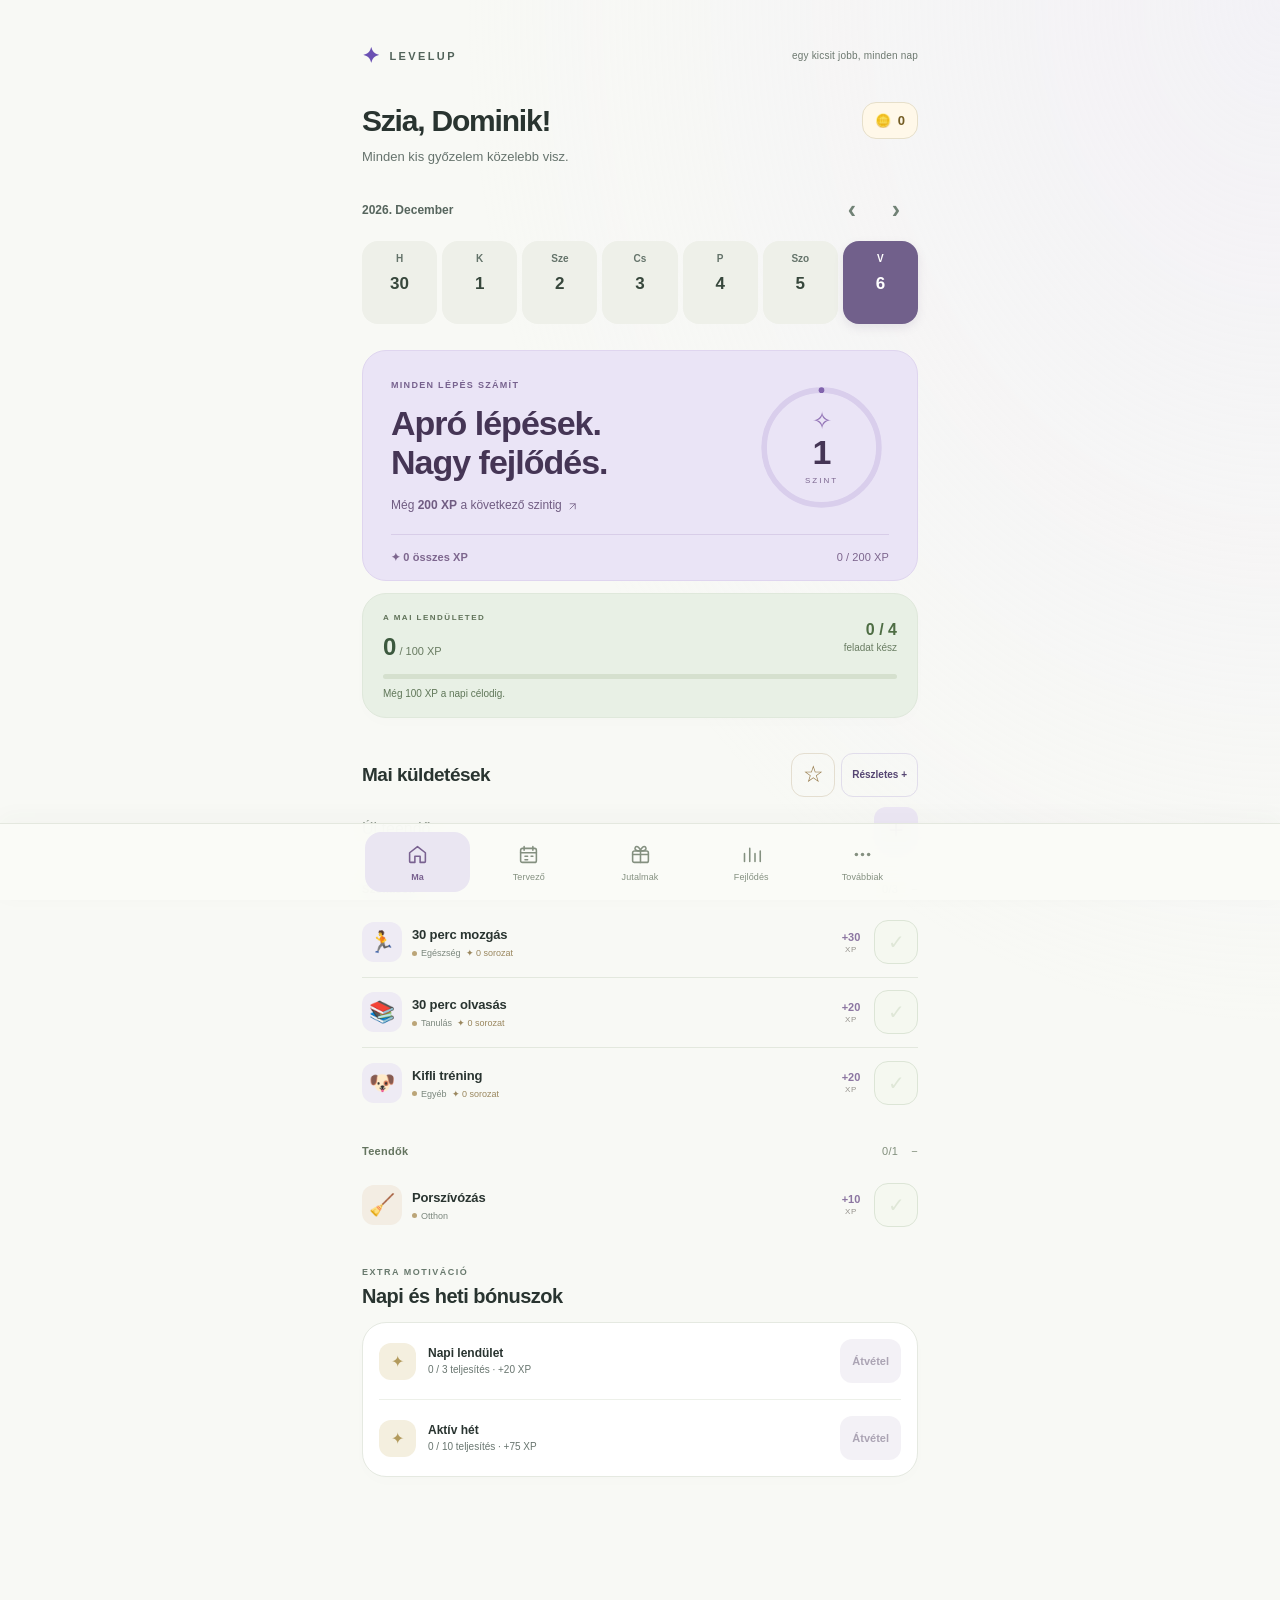
==== commit 444c073a: "Add editable subtasks, weekly review, persistent focus and XP reset" ====
--- a/index.html
+++ b/index.html
@@ -11,4 +11,4 @@
 [hidden]{display:none!important} .quick-add label{display:block;font-weight:800;margin-bottom:9px}.quick-add input{min-width:0;flex:1;border:1px solid #dde3ec;border-radius:12px;padding:12px}.move-tools{display:flex;flex-direction:column;gap:3px}.move-tools button{border:0;border-radius:8px;background:#edf1f7;color:#45536b;padding:2px 8px}.goal-inline{display:flex;align-items:center;justify-content:space-between;gap:6px;font-size:12px;color:#65728a;margin-top:7px}.goal-inline+.progress{height:5px;margin:5px 0} [hidden]{display:none!important} #categoryForm input{min-width:0;flex:1;border:1px solid #dde3ec;border-radius:12px;padding:12px} .xp-detail-trigger{cursor:pointer}.xp-detail-trigger:active{transform:scale(.99)}.xp-chart{display:flex;align-items:end;gap:7px;height:175px;padding:12px 0}.xp-column{flex:1;min-width:0;display:flex;flex-direction:column;align-items:center;gap:5px;height:100%;font-size:11px}.xp-column strong{font-size:11px}.xp-track{height:100%;width:100%;display:flex;align-items:end;justify-content:center;background:#e8e5fa;border-radius:9px;overflow:hidden}.xp-bar{background:#6155f6;width:100%;border-radius:9px 9px 0 0;transition:height .3s}.habit-stats-grid{display:grid;grid-template-columns:1fr 1fr;gap:14px;margin-top:15px}.habit-stats-grid div{display:grid;gap:4px}.habit-stats-grid strong{font-size:18px}.habit-stats-grid small{color:#738294}.xp-breakdown{max-height:50vh;overflow:auto}.draggable-task{touch-action:pan-y;user-select:none;-webkit-user-select:none}.draggable-task.dragging{opacity:.55;outline:2px dashed #6155f6;touch-action:none}.draggable-task.drag-target{border-top:4px solid #6155f6}.drag-hint{position:fixed;bottom:95px;left:50%;transform:translateX(-50%);background:#6155f6;color:white;border-radius:16px;padding:12px;z-index:100;pointer-events:none;box-shadow:0 5px 20px #0003} 
 .home-block[hidden]{display:none!important}.home-block{display:flow-root}.home-block > .card:first-child{margin-top:0}.home-blocks{display:flex;flex-direction:column;gap:5px}
 .navinner{gap:3px;align-items:stretch}.tab{flex:1;min-width:0;display:flex;flex-direction:column;align-items:center;justify-content:center;gap:5px;padding:8px 2px;border-radius:17px;color:#67758a;font-size:10px;font-weight:650;line-height:1.1}.tab.active{background:#e9e6ff;color:#5c50e8}.tab-icon{display:flex!important;align-items:center;justify-content:center;height:24px;margin:0!important}.tab-icon svg{width:21px;height:21px}.tab-label{display:block}.draggable-task{user-select:none;-webkit-user-select:none;-webkit-touch-callout:none}.draggable-task.dragging{background:#edeaff!important;outline:2px solid #6155f6;border-radius:12px}.draggable-task.drag-target{box-shadow:inset 0 4px 0 #6155f6;border-radius:10px}.drag-hint{white-space:nowrap;font-size:12px}
-.tab-label{display:none!important}.navinner{gap:6px}.tab{padding:12px 4px;min-height:52px;border-radius:17px}.tab-icon{height:26px}.tab-icon svg{width:24px;height:24px}.planner-completed{text-decoration:line-through;color:#73858b}.planner-task-name{min-width:0;overflow-wrap:anywhere;flex:1}.planner-item select{flex-shrink:0}</style><style>.calendar-grid{display:grid;grid-template-columns:repeat(7,minmax(0,1fr));gap:6px;margin:16px 0}.calendar-grid>*{text-align:center;padding:9px 1px;border-radius:9px;font-size:12px}.calendar-day{background:#f0f3f8}.calendar-done{background:#b9f0d4;color:#17633f;font-weight:800}.calendar-rest{background:#e5ddff;color:#6242a0}.milestone-badges{display:flex;gap:5px;flex-wrap:wrap;margin-top:8px}.locked-badge{opacity:.48}.week-planner{display:grid;gap:10px}.planner-day{border-radius:15px;background:#fff;padding:14px;display:grid;gap:9px}.planner-item{display:flex;align-items:center;justify-content:space-between;gap:8px;font-size:13px}.planner-item select{max-width:140px;min-width:110px}.planner-day strong{color:#6250a5}</style><link rel="stylesheet" href="pastel.css"></head><body><main class="app"><div class="eyebrow"><span class="brand-mark" aria-hidden="true">✦</span> LEVELUP <span class="brand-note">egy kicsit jobb, minden nap</span></div><div class="head"><h1 id="pageTitle">LevelUp</h1><div class="pill">🪙 <span id="wallet">0</span></div></div><section id="view"></section></main><nav class="nav"><div class="navinner" id="nav"></div></nav><div id="modalRoot"></div><div id="toastRoot"></div><script src="app.js" defer></script></body></html>
+.tab-label{display:none!important}.navinner{gap:6px}.tab{padding:12px 4px;min-height:52px;border-radius:17px}.tab-icon{height:26px}.tab-icon svg{width:24px;height:24px}.planner-completed{text-decoration:line-through;color:#73858b}.planner-task-name{min-width:0;overflow-wrap:anywhere;flex:1}.planner-item select{flex-shrink:0}</style><style>.calendar-grid{display:grid;grid-template-columns:repeat(7,minmax(0,1fr));gap:6px;margin:16px 0}.calendar-grid>*{text-align:center;padding:9px 1px;border-radius:9px;font-size:12px}.calendar-day{background:#f0f3f8}.calendar-done{background:#b9f0d4;color:#17633f;font-weight:800}.calendar-rest{background:#e5ddff;color:#6242a0}.milestone-badges{display:flex;gap:5px;flex-wrap:wrap;margin-top:8px}.locked-badge{opacity:.48}.week-planner{display:grid;gap:10px}.planner-day{border-radius:15px;background:#fff;padding:14px;display:grid;gap:9px}.planner-item{display:flex;align-items:center;justify-content:space-between;gap:8px;font-size:13px}.planner-item select{max-width:140px;min-width:110px}.planner-day strong{color:#6250a5}</style><link rel="stylesheet" href="pastel.css"></head><body><main class="app"><div class="eyebrow"><span class="brand-mark" aria-hidden="true">✦</span> LEVELUP <span class="brand-note">egy kicsit jobb, minden nap</span></div><div class="head"><h1 id="pageTitle">LevelUp</h1><div class="pill">🪙 <span id="wallet">0</span></div></div><section id="view"></section></main><nav class="nav"><div class="navinner" id="nav"></div></nav><div id="modalRoot"></div><div id="toastRoot"></div><script src="features.js" defer></script><script src="app.js" defer></script></body></html>
--- a/pastel.css
+++ b/pastel.css
@@ -16,3 +16,17 @@
 @media(max-width:360px){.app{padding-left:16px;padding-right:16px}.brand-note{display:none}.head h1{font-size:26px}.level-card{grid-template-columns:minmax(0,1fr) 94px;padding:18px 15px 0}.level-ring{width:94px;height:94px}.level-copy>strong{font-size:24px}.level-copy .section-kicker{font-size:7px}.level-caption{font-size:9px}.task-row{gap:8px}.task-row .emoji-edit{width:40px;min-width:40px}.task-xp{font-size:11px}.date-strip{gap:3px}.section-heading h2{font-size:18px}.add-task{padding:8px!important}.brand-note{font-size:9px}}
 @media(prefers-reduced-motion:reduce){.ring-value,.btn{transition:none}}
 .arrow-icon{width:17px;height:17px;vertical-align:middle;flex:none}.icon-button .arrow-icon{display:block;margin:auto}.level-caption .arrow-icon{width:11px;height:11px;margin-left:2px}.sheet-heading .icon-button{align-self:flex-start}
+/* Compact daily workflow: one XP summary and two lists, without category cards. */
+.sr-only{position:absolute;width:1px;height:1px;padding:0;margin:-1px;overflow:hidden;clip:rect(0,0,0,0);white-space:nowrap;border:0}
+.momentum-tasks{display:grid;gap:3px;font-size:16px;font-weight:700;color:#4e6d44;text-align:right}.momentum-tasks small{font-size:10px;font-weight:450;color:#6a7d63}.momentum-caption{margin-top:9px;font-size:10px;color:#607759}.daily-progress .progress{margin-top:12px}
+.mission-heading{margin:22px 0 10px}.mission-heading h2{font-size:19px;margin:0}.mission-tools{display:flex;align-items:center;gap:6px}.mission-tools .icon-button{font-size:23px;background:transparent;border-color:#e4ded0;color:#947746}.mission-tools .btn{min-height:44px;font-size:10px;padding:8px 10px}.mission-tools .btn.alt{background:transparent;border:1px solid #e1ddeb}
+.quick-task-form{display:flex;align-items:center;gap:8px;border-bottom:1px solid #d7dfd1;margin:0 0 5px;padding:0 0 7px}.quick-task-form input{border:0;background:transparent;flex:1;min-width:0;font:inherit;font-size:16px;padding:12px 0;color:var(--ink);outline-offset:2px}.quick-task-form input::placeholder{color:#929c90}.quick-task-form button{width:44px;height:44px;flex:none;border:0;border-radius:12px;background:#ece7f4;color:#70578e;font-size:24px}.quick-task-form input:focus-visible{outline:2px solid #a28cb7;border-radius:4px}
+.mission-list{border:0;border-radius:0;background:transparent;margin:0}.mission-group{margin:0}.mission-group+.mission-group{margin-top:8px}.mission-group-heading{width:100%;display:flex;align-items:center;justify-content:space-between;min-height:44px;padding:10px 0 4px;border:0;background:transparent;color:#64745f;font-size:11px;font-weight:700;letter-spacing:.3px}.mission-group-heading>span:last-child{font-weight:500;color:#83907d;display:flex;gap:13px;align-items:center}.mission-group .task-row{border-bottom:1px solid #e3e8de;border-radius:0;padding:11px 0;min-height:70px;gap:10px}.mission-group .task-row:last-child{border-bottom:0}.mission-group .task-row .emoji-edit{width:40px;min-width:40px;height:40px;min-height:40px;border-radius:12px;background:#eeebf4;font-size:21px}.mission-group[data-mission-kind=todo] .emoji-edit{background:#f3ede3}.mission-group .task-meta{font-size:9px;margin-top:4px;gap:4px}.mission-group .task-streak{margin-left:1px}.mission-group .name{font-size:13px}.mission-group .check{width:44px;height:44px;background:#f5f8f0;border-radius:14px}.mission-group .check.done{background:#7a9969}.mission-group .task-xp{min-width:26px;font-size:11px}.mission-group .task-highlighted .name{color:#715b2d}.mission-group .task-highlighted .emoji-edit{box-shadow:inset 0 0 0 1px #d5bc86;background:#f8f0d9}.highlight-label{color:#9b7b36;font-weight:650}.daily-highlight-line{display:flex;align-items:center;gap:8px;flex-wrap:wrap;width:100%;min-height:44px;padding:9px 0;border:0;border-bottom:1px solid #e4dfcb;background:transparent;text-align:left;color:#9a7f48;font-size:10px}.daily-highlight-line strong{flex:1;min-width:80px;overflow-wrap:anywhere;color:#77623c;font-size:11px;font-weight:600}.daily-highlight-line>span:last-child{font-size:9px;color:#8b815f}.mission-empty{font-size:12px;color:#788574;line-height:1.6;padding:12px 0}
+.highlight-options{display:grid;gap:7px;margin:15px 0}.highlight-options>button{display:flex;align-items:center;gap:12px;width:100%;min-height:58px;border:1px solid #e0e4d9;border-radius:13px;padding:12px;background:#fff;text-align:left;color:#42533d;font-size:14px}.highlight-options>button>span:nth-child(2){flex:1;overflow-wrap:anywhere;min-width:0}.highlight-options>button>span:first-child{font-size:23px}.highlight-options>button>span:last-child{font-size:23px;color:#a4864d}.highlight-options>button[aria-pressed=true]{background:#faf5e6;border-color:#d7c293}
+.habit-manager{padding:0 14px}.managed-habit{align-items:flex-start;gap:12px;padding:14px 0}.managed-habit .emoji-edit{width:44px;min-width:44px;height:44px;min-height:44px;padding:0;font-size:22px;background:#eeebf5}.habit-actions{display:flex;flex-wrap:wrap;gap:4px 12px;margin:3px 0 -7px}.text-action{border:0;background:transparent;color:#6d588d;min-height:44px;padding:6px 0;font-size:11px;text-align:left}.archive-action{color:#7a816b}.archived-habits{margin-top:25px}.archived-habits>summary{min-height:44px;padding:12px 0;font-weight:650;font-size:14px;color:#6f7b69;cursor:pointer}.archived-habits>summary>span{margin-left:8px;border-radius:8px;padding:3px 7px;background:#e9ede3;font-size:11px}.archived-habits .managed-habit .name{color:#788371}
+@media(max-width:360px){.mission-group .task-row{gap:7px}.mission-group .task-meta{font-size:8px}.mission-group .task-row .emoji-edit{width:36px;min-width:36px}.mission-heading h2{font-size:17px}.mission-tools{gap:4px}.mission-tools .btn{padding:7px}.mission-group .task-xp{min-width:24px}.daily-highlight-line{gap:5px}}
+/* Editors stay compact until their optional controls are opened. */
+.emoji-picker-toggle{display:flex;align-items:center;gap:12px;width:100%;min-height:58px;border:1px solid #dfe4d9;border-radius:13px;padding:10px 14px;background:#fff;color:#5c6a55;text-align:left;font-size:12px}.selected-emoji{font-size:28px;line-height:1}.emoji-picker .emoji-grid{margin-top:10px;border:1px solid #e5e2eb;border-radius:13px;padding:8px;background:#fff}.emoji-picker .emoji-option{min-height:44px}.emoji-picker-toggle[aria-expanded=true]{border-color:#aa98c4}#subtaskEditor{font-size:16px;line-height:1.5;resize:vertical;min-height:96px}
+.subtasks-trigger{display:block;min-height:36px;padding:6px 0;margin-bottom:-5px;border:0;background:transparent;text-align:left;color:#77608f;font-size:10px}.subtasks-trigger span{margin-left:3px}.subtask-list{display:grid;gap:8px;margin:15px 0 20px}.subtask-check{display:flex;align-items:center;gap:12px;min-height:54px;padding:12px;border:1px solid #e2e6db;border-radius:12px;background:#fff;font-size:14px}.subtask-check input{height:22px;width:22px;flex:none}.subtask-check span{overflow-wrap:anywhere;min-width:0}.subtask-check:has(input:checked) span{text-decoration:line-through;color:#89957f}
+.weekly-review .section-kicker{font-size:8px}.review-numbers{display:grid;grid-template-columns:1fr 1fr;gap:15px;margin:18px 0}.review-numbers>div{display:grid;gap:4px}.review-numbers strong{font-size:29px;font-weight:650;color:#6f598c}.review-numbers span{font-size:11px;color:#7b8972}.review-comparison{font-size:12px;color:#706080;line-height:1.6}.review-insight{font-size:13px;line-height:1.6;color:#506547}.weekly-review details{margin-top:18px;border-top:1px solid #e4e8dc;padding-top:6px}.weekly-review summary{font-size:12px;font-weight:650;min-height:44px;padding:13px 0;cursor:pointer;color:#687b5d}.review-habit{display:flex;align-items:center;gap:14px;justify-content:space-between;padding:12px 0;border-bottom:1px solid #e6eadd;font-size:12px;color:#637459}.review-habit span{overflow-wrap:anywhere;min-width:0}.review-habit strong{white-space:nowrap;color:#7d6894}.timer{font-size:60px}
+.emoji-picker .emoji-grid{grid-template-columns:repeat(auto-fit,minmax(44px,1fr))}.subtasks-trigger{min-height:44px}
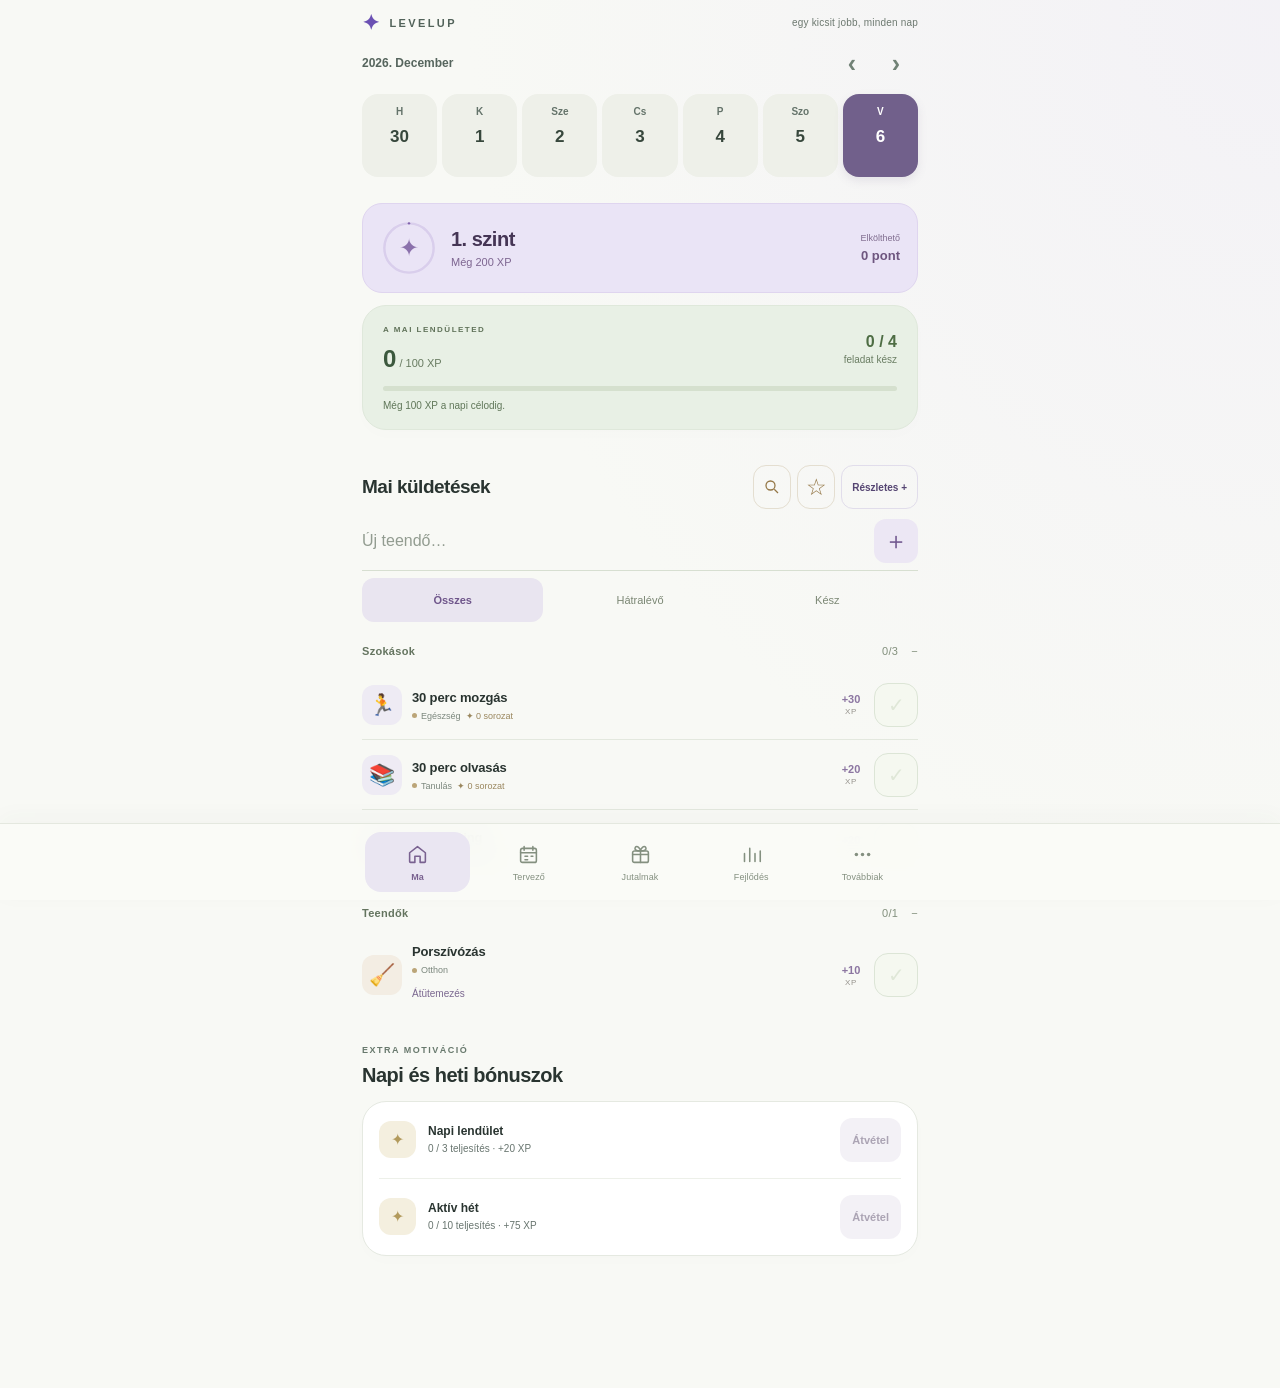
==== commit 0dad8729: "Add search, rescheduling, planned breaks and recovery with a compact home" ====
--- a/index.html
+++ b/index.html
@@ -11,4 +11,4 @@
 [hidden]{display:none!important} .quick-add label{display:block;font-weight:800;margin-bottom:9px}.quick-add input{min-width:0;flex:1;border:1px solid #dde3ec;border-radius:12px;padding:12px}.move-tools{display:flex;flex-direction:column;gap:3px}.move-tools button{border:0;border-radius:8px;background:#edf1f7;color:#45536b;padding:2px 8px}.goal-inline{display:flex;align-items:center;justify-content:space-between;gap:6px;font-size:12px;color:#65728a;margin-top:7px}.goal-inline+.progress{height:5px;margin:5px 0} [hidden]{display:none!important} #categoryForm input{min-width:0;flex:1;border:1px solid #dde3ec;border-radius:12px;padding:12px} .xp-detail-trigger{cursor:pointer}.xp-detail-trigger:active{transform:scale(.99)}.xp-chart{display:flex;align-items:end;gap:7px;height:175px;padding:12px 0}.xp-column{flex:1;min-width:0;display:flex;flex-direction:column;align-items:center;gap:5px;height:100%;font-size:11px}.xp-column strong{font-size:11px}.xp-track{height:100%;width:100%;display:flex;align-items:end;justify-content:center;background:#e8e5fa;border-radius:9px;overflow:hidden}.xp-bar{background:#6155f6;width:100%;border-radius:9px 9px 0 0;transition:height .3s}.habit-stats-grid{display:grid;grid-template-columns:1fr 1fr;gap:14px;margin-top:15px}.habit-stats-grid div{display:grid;gap:4px}.habit-stats-grid strong{font-size:18px}.habit-stats-grid small{color:#738294}.xp-breakdown{max-height:50vh;overflow:auto}.draggable-task{touch-action:pan-y;user-select:none;-webkit-user-select:none}.draggable-task.dragging{opacity:.55;outline:2px dashed #6155f6;touch-action:none}.draggable-task.drag-target{border-top:4px solid #6155f6}.drag-hint{position:fixed;bottom:95px;left:50%;transform:translateX(-50%);background:#6155f6;color:white;border-radius:16px;padding:12px;z-index:100;pointer-events:none;box-shadow:0 5px 20px #0003} 
 .home-block[hidden]{display:none!important}.home-block{display:flow-root}.home-block > .card:first-child{margin-top:0}.home-blocks{display:flex;flex-direction:column;gap:5px}
 .navinner{gap:3px;align-items:stretch}.tab{flex:1;min-width:0;display:flex;flex-direction:column;align-items:center;justify-content:center;gap:5px;padding:8px 2px;border-radius:17px;color:#67758a;font-size:10px;font-weight:650;line-height:1.1}.tab.active{background:#e9e6ff;color:#5c50e8}.tab-icon{display:flex!important;align-items:center;justify-content:center;height:24px;margin:0!important}.tab-icon svg{width:21px;height:21px}.tab-label{display:block}.draggable-task{user-select:none;-webkit-user-select:none;-webkit-touch-callout:none}.draggable-task.dragging{background:#edeaff!important;outline:2px solid #6155f6;border-radius:12px}.draggable-task.drag-target{box-shadow:inset 0 4px 0 #6155f6;border-radius:10px}.drag-hint{white-space:nowrap;font-size:12px}
-.tab-label{display:none!important}.navinner{gap:6px}.tab{padding:12px 4px;min-height:52px;border-radius:17px}.tab-icon{height:26px}.tab-icon svg{width:24px;height:24px}.planner-completed{text-decoration:line-through;color:#73858b}.planner-task-name{min-width:0;overflow-wrap:anywhere;flex:1}.planner-item select{flex-shrink:0}</style><style>.calendar-grid{display:grid;grid-template-columns:repeat(7,minmax(0,1fr));gap:6px;margin:16px 0}.calendar-grid>*{text-align:center;padding:9px 1px;border-radius:9px;font-size:12px}.calendar-day{background:#f0f3f8}.calendar-done{background:#b9f0d4;color:#17633f;font-weight:800}.calendar-rest{background:#e5ddff;color:#6242a0}.milestone-badges{display:flex;gap:5px;flex-wrap:wrap;margin-top:8px}.locked-badge{opacity:.48}.week-planner{display:grid;gap:10px}.planner-day{border-radius:15px;background:#fff;padding:14px;display:grid;gap:9px}.planner-item{display:flex;align-items:center;justify-content:space-between;gap:8px;font-size:13px}.planner-item select{max-width:140px;min-width:110px}.planner-day strong{color:#6250a5}</style><link rel="stylesheet" href="pastel.css"></head><body><main class="app"><div class="eyebrow"><span class="brand-mark" aria-hidden="true">✦</span> LEVELUP <span class="brand-note">egy kicsit jobb, minden nap</span></div><div class="head"><h1 id="pageTitle">LevelUp</h1><div class="pill">🪙 <span id="wallet">0</span></div></div><section id="view"></section></main><nav class="nav"><div class="navinner" id="nav"></div></nav><div id="modalRoot"></div><div id="toastRoot"></div><script src="features.js" defer></script><script src="app.js" defer></script></body></html>
+.tab-label{display:none!important}.navinner{gap:6px}.tab{padding:12px 4px;min-height:52px;border-radius:17px}.tab-icon{height:26px}.tab-icon svg{width:24px;height:24px}.planner-completed{text-decoration:line-through;color:#73858b}.planner-task-name{min-width:0;overflow-wrap:anywhere;flex:1}.planner-item select{flex-shrink:0}</style><style>.calendar-grid{display:grid;grid-template-columns:repeat(7,minmax(0,1fr));gap:6px;margin:16px 0}.calendar-grid>*{text-align:center;padding:9px 1px;border-radius:9px;font-size:12px}.calendar-day{background:#f0f3f8}.calendar-done{background:#b9f0d4;color:#17633f;font-weight:800}.calendar-rest{background:#e5ddff;color:#6242a0}.milestone-badges{display:flex;gap:5px;flex-wrap:wrap;margin-top:8px}.locked-badge{opacity:.48}.week-planner{display:grid;gap:10px}.planner-day{border-radius:15px;background:#fff;padding:14px;display:grid;gap:9px}.planner-item{display:flex;align-items:center;justify-content:space-between;gap:8px;font-size:13px}.planner-item select{max-width:140px;min-width:110px}.planner-day strong{color:#6250a5}</style><link rel="stylesheet" href="pastel.css"></head><body><main class="app"><div class="eyebrow"><span class="brand-mark" aria-hidden="true">✦</span> LEVELUP <span class="brand-note">egy kicsit jobb, minden nap</span></div><div class="head"><h1 id="pageTitle">LevelUp</h1><div class="pill">🪙 <span id="wallet">0</span></div></div><section id="view"></section></main><nav class="nav"><div class="navinner" id="nav"></div></nav><div id="modalRoot"></div><div id="toastRoot"></div><div id="undoRoot"></div><script src="workflow.js" defer></script><script src="features.js" defer></script><script src="app.js" defer></script></body></html>
--- a/pastel.css
+++ b/pastel.css
@@ -30,3 +30,6 @@
 .subtasks-trigger{display:block;min-height:36px;padding:6px 0;margin-bottom:-5px;border:0;background:transparent;text-align:left;color:#77608f;font-size:10px}.subtasks-trigger span{margin-left:3px}.subtask-list{display:grid;gap:8px;margin:15px 0 20px}.subtask-check{display:flex;align-items:center;gap:12px;min-height:54px;padding:12px;border:1px solid #e2e6db;border-radius:12px;background:#fff;font-size:14px}.subtask-check input{height:22px;width:22px;flex:none}.subtask-check span{overflow-wrap:anywhere;min-width:0}.subtask-check:has(input:checked) span{text-decoration:line-through;color:#89957f}
 .weekly-review .section-kicker{font-size:8px}.review-numbers{display:grid;grid-template-columns:1fr 1fr;gap:15px;margin:18px 0}.review-numbers>div{display:grid;gap:4px}.review-numbers strong{font-size:29px;font-weight:650;color:#6f598c}.review-numbers span{font-size:11px;color:#7b8972}.review-comparison{font-size:12px;color:#706080;line-height:1.6}.review-insight{font-size:13px;line-height:1.6;color:#506547}.weekly-review details{margin-top:18px;border-top:1px solid #e4e8dc;padding-top:6px}.weekly-review summary{font-size:12px;font-weight:650;min-height:44px;padding:13px 0;cursor:pointer;color:#687b5d}.review-habit{display:flex;align-items:center;gap:14px;justify-content:space-between;padding:12px 0;border-bottom:1px solid #e6eadd;font-size:12px;color:#637459}.review-habit span{overflow-wrap:anywhere;min-width:0}.review-habit strong{white-space:nowrap;color:#7d6894}.timer{font-size:60px}
 .emoji-picker .emoji-grid{grid-template-columns:repeat(auto-fit,minmax(44px,1fr))}.subtasks-trigger{min-height:44px}
+/* Shorter home header and level summary. */
+body[data-view=today] .eyebrow{margin-bottom:8px}body[data-view=today] .app{padding-top:calc(12px + env(safe-area-inset-top))}.level-card{display:flex;align-items:center;gap:13px;padding:14px 17px;border-radius:20px;min-height:90px}.level-card .level-ring{width:58px;height:58px;flex:none}.level-card .ring-label{font-size:24px;color:#8b71ac}.level-summary{display:grid;gap:5px;flex:1;min-width:0}.level-summary strong{font-size:20px;font-weight:700;letter-spacing:-.5px}.level-summary small{font-size:11px;color:#7e6691}.level-balance{display:grid;gap:5px;text-align:right;flex:none}.level-balance small{font-size:9px;color:#816e90}.level-balance strong{font-size:13px;color:#6e567f}.mission-tools .icon-button{min-width:38px;min-height:44px}.search-toggle{display:grid;place-items:center}.mission-search{display:flex;align-items:center;gap:8px;border-bottom:1px solid #dfe4d7;margin:4px 0}.mission-search input{width:100%;min-width:0;flex:1;border:0;background:transparent;font-size:16px;padding:12px 0;color:var(--ink)}.mission-search .text-action{font-size:24px;width:44px;flex:none;text-align:center}.mission-filters{display:flex;gap:6px;margin:7px 0 4px}.mission-filters button{flex:1;min-height:44px;border:0;border-radius:12px;background:transparent;color:#7b8774;font-size:11px;padding:9px 5px}.mission-filters button[aria-pressed=true]{background:#e9e5f0;color:#6f568b;font-weight:650}.reschedule-trigger{display:inline-block;min-height:36px;padding:5px 0;margin-bottom:-4px;border:0;background:transparent;text-align:left;color:#7a678f;font-size:10px}.date-range{display:grid;grid-template-columns:minmax(0,1fr) minmax(0,1fr);gap:12px}.date-range input{min-width:0}.checkpoint-settings{border-top:1px solid #e3e8dc;margin-top:18px;padding-top:5px}.checkpoint-settings h3{font-size:15px}.undo-toast{position:fixed;bottom:calc(88px + env(safe-area-inset-bottom));left:50%;transform:translateX(-50%);z-index:40;display:flex;align-items:center;gap:25px;max-width:calc(100vw - 32px);padding:8px 16px;border-radius:14px;background:#3f5143;color:#fff;box-shadow:0 5px 22px #1d332b25;font-size:13px}.undo-toast button{min-height:44px;border:0;background:transparent;color:#e1d4fa;font-weight:700;font-size:13px;padding:8px 0}.undo-toast span{white-space:nowrap}
+@media(max-width:360px){.level-card{padding:12px 14px;gap:10px}.level-card .level-ring{width:50px;height:50px}.level-summary strong{font-size:18px}.level-summary small{font-size:10px}.mission-tools .icon-button{min-width:34px}.mission-tools{gap:3px}.mission-heading h2{font-size:16px}.mission-tools .btn{font-size:9px}.date-range{gap:8px}}
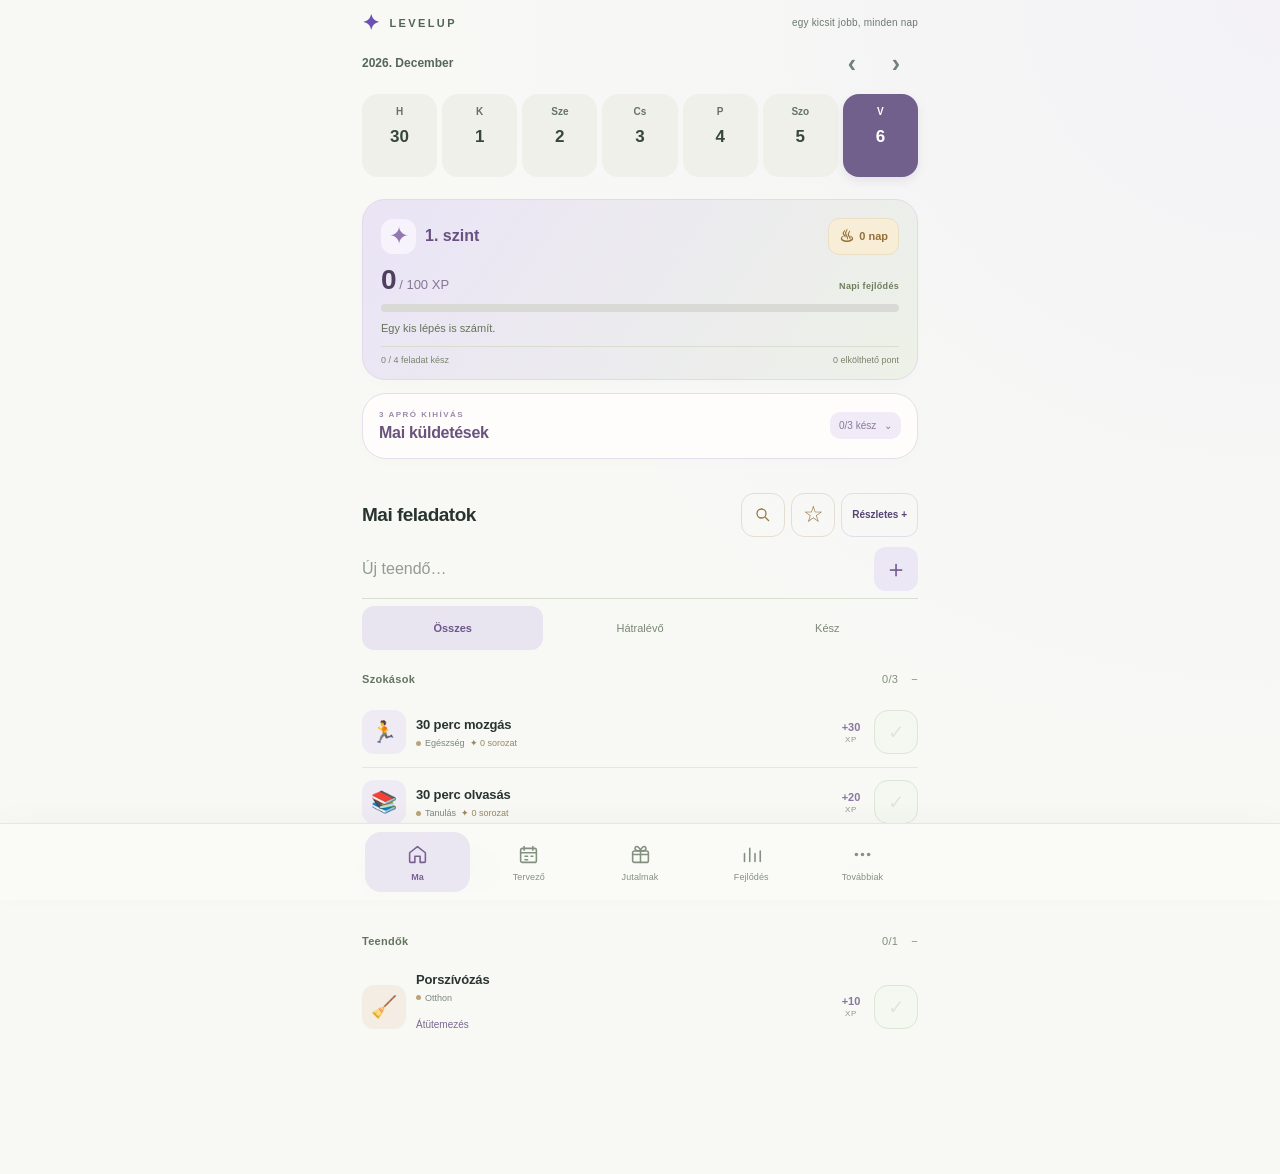
==== commit 9d83258f: "Add LevelUp 8 daily missions and interactive XP feedback" ====
--- a/index.html
+++ b/index.html
@@ -11,4 +11,4 @@
 [hidden]{display:none!important} .quick-add label{display:block;font-weight:800;margin-bottom:9px}.quick-add input{min-width:0;flex:1;border:1px solid #dde3ec;border-radius:12px;padding:12px}.move-tools{display:flex;flex-direction:column;gap:3px}.move-tools button{border:0;border-radius:8px;background:#edf1f7;color:#45536b;padding:2px 8px}.goal-inline{display:flex;align-items:center;justify-content:space-between;gap:6px;font-size:12px;color:#65728a;margin-top:7px}.goal-inline+.progress{height:5px;margin:5px 0} [hidden]{display:none!important} #categoryForm input{min-width:0;flex:1;border:1px solid #dde3ec;border-radius:12px;padding:12px} .xp-detail-trigger{cursor:pointer}.xp-detail-trigger:active{transform:scale(.99)}.xp-chart{display:flex;align-items:end;gap:7px;height:175px;padding:12px 0}.xp-column{flex:1;min-width:0;display:flex;flex-direction:column;align-items:center;gap:5px;height:100%;font-size:11px}.xp-column strong{font-size:11px}.xp-track{height:100%;width:100%;display:flex;align-items:end;justify-content:center;background:#e8e5fa;border-radius:9px;overflow:hidden}.xp-bar{background:#6155f6;width:100%;border-radius:9px 9px 0 0;transition:height .3s}.habit-stats-grid{display:grid;grid-template-columns:1fr 1fr;gap:14px;margin-top:15px}.habit-stats-grid div{display:grid;gap:4px}.habit-stats-grid strong{font-size:18px}.habit-stats-grid small{color:#738294}.xp-breakdown{max-height:50vh;overflow:auto}.draggable-task{touch-action:pan-y;user-select:none;-webkit-user-select:none}.draggable-task.dragging{opacity:.55;outline:2px dashed #6155f6;touch-action:none}.draggable-task.drag-target{border-top:4px solid #6155f6}.drag-hint{position:fixed;bottom:95px;left:50%;transform:translateX(-50%);background:#6155f6;color:white;border-radius:16px;padding:12px;z-index:100;pointer-events:none;box-shadow:0 5px 20px #0003} 
 .home-block[hidden]{display:none!important}.home-block{display:flow-root}.home-block > .card:first-child{margin-top:0}.home-blocks{display:flex;flex-direction:column;gap:5px}
 .navinner{gap:3px;align-items:stretch}.tab{flex:1;min-width:0;display:flex;flex-direction:column;align-items:center;justify-content:center;gap:5px;padding:8px 2px;border-radius:17px;color:#67758a;font-size:10px;font-weight:650;line-height:1.1}.tab.active{background:#e9e6ff;color:#5c50e8}.tab-icon{display:flex!important;align-items:center;justify-content:center;height:24px;margin:0!important}.tab-icon svg{width:21px;height:21px}.tab-label{display:block}.draggable-task{user-select:none;-webkit-user-select:none;-webkit-touch-callout:none}.draggable-task.dragging{background:#edeaff!important;outline:2px solid #6155f6;border-radius:12px}.draggable-task.drag-target{box-shadow:inset 0 4px 0 #6155f6;border-radius:10px}.drag-hint{white-space:nowrap;font-size:12px}
-.tab-label{display:none!important}.navinner{gap:6px}.tab{padding:12px 4px;min-height:52px;border-radius:17px}.tab-icon{height:26px}.tab-icon svg{width:24px;height:24px}.planner-completed{text-decoration:line-through;color:#73858b}.planner-task-name{min-width:0;overflow-wrap:anywhere;flex:1}.planner-item select{flex-shrink:0}</style><style>.calendar-grid{display:grid;grid-template-columns:repeat(7,minmax(0,1fr));gap:6px;margin:16px 0}.calendar-grid>*{text-align:center;padding:9px 1px;border-radius:9px;font-size:12px}.calendar-day{background:#f0f3f8}.calendar-done{background:#b9f0d4;color:#17633f;font-weight:800}.calendar-rest{background:#e5ddff;color:#6242a0}.milestone-badges{display:flex;gap:5px;flex-wrap:wrap;margin-top:8px}.locked-badge{opacity:.48}.week-planner{display:grid;gap:10px}.planner-day{border-radius:15px;background:#fff;padding:14px;display:grid;gap:9px}.planner-item{display:flex;align-items:center;justify-content:space-between;gap:8px;font-size:13px}.planner-item select{max-width:140px;min-width:110px}.planner-day strong{color:#6250a5}</style><link rel="stylesheet" href="pastel.css"></head><body><main class="app"><div class="eyebrow"><span class="brand-mark" aria-hidden="true">✦</span> LEVELUP <span class="brand-note">egy kicsit jobb, minden nap</span></div><div class="head"><h1 id="pageTitle">LevelUp</h1><div class="pill">🪙 <span id="wallet">0</span></div></div><section id="view"></section></main><nav class="nav"><div class="navinner" id="nav"></div></nav><div id="modalRoot"></div><div id="toastRoot"></div><div id="undoRoot"></div><script src="workflow.js" defer></script><script src="features.js" defer></script><script src="app.js" defer></script></body></html>
+.tab-label{display:none!important}.navinner{gap:6px}.tab{padding:12px 4px;min-height:52px;border-radius:17px}.tab-icon{height:26px}.tab-icon svg{width:24px;height:24px}.planner-completed{text-decoration:line-through;color:#73858b}.planner-task-name{min-width:0;overflow-wrap:anywhere;flex:1}.planner-item select{flex-shrink:0}</style><style>.calendar-grid{display:grid;grid-template-columns:repeat(7,minmax(0,1fr));gap:6px;margin:16px 0}.calendar-grid>*{text-align:center;padding:9px 1px;border-radius:9px;font-size:12px}.calendar-day{background:#f0f3f8}.calendar-done{background:#b9f0d4;color:#17633f;font-weight:800}.calendar-rest{background:#e5ddff;color:#6242a0}.milestone-badges{display:flex;gap:5px;flex-wrap:wrap;margin-top:8px}.locked-badge{opacity:.48}.week-planner{display:grid;gap:10px}.planner-day{border-radius:15px;background:#fff;padding:14px;display:grid;gap:9px}.planner-item{display:flex;align-items:center;justify-content:space-between;gap:8px;font-size:13px}.planner-item select{max-width:140px;min-width:110px}.planner-day strong{color:#6250a5}</style><link rel="stylesheet" href="pastel.css"></head><body><main class="app"><div class="eyebrow"><span class="brand-mark" aria-hidden="true">✦</span> LEVELUP <span class="brand-note">egy kicsit jobb, minden nap</span></div><div class="head"><h1 id="pageTitle">LevelUp</h1><div class="pill">🪙 <span id="wallet">0</span></div></div><section id="view"></section></main><nav class="nav"><div class="navinner" id="nav"></div></nav><div id="modalRoot"></div><div id="toastRoot"></div><div id="undoRoot"></div><div id="xpEffects" aria-hidden="true"></div><div id="gameAnnounce" class="sr-only" role="status" aria-live="polite"></div><script src="gamification.js" defer></script><script src="workflow.js" defer></script><script src="features.js" defer></script><script src="app.js" defer></script></body></html>
--- a/pastel.css
+++ b/pastel.css
@@ -33,3 +33,8 @@
 /* Shorter home header and level summary. */
 body[data-view=today] .eyebrow{margin-bottom:8px}body[data-view=today] .app{padding-top:calc(12px + env(safe-area-inset-top))}.level-card{display:flex;align-items:center;gap:13px;padding:14px 17px;border-radius:20px;min-height:90px}.level-card .level-ring{width:58px;height:58px;flex:none}.level-card .ring-label{font-size:24px;color:#8b71ac}.level-summary{display:grid;gap:5px;flex:1;min-width:0}.level-summary strong{font-size:20px;font-weight:700;letter-spacing:-.5px}.level-summary small{font-size:11px;color:#7e6691}.level-balance{display:grid;gap:5px;text-align:right;flex:none}.level-balance small{font-size:9px;color:#816e90}.level-balance strong{font-size:13px;color:#6e567f}.mission-tools .icon-button{min-width:38px;min-height:44px}.search-toggle{display:grid;place-items:center}.mission-search{display:flex;align-items:center;gap:8px;border-bottom:1px solid #dfe4d7;margin:4px 0}.mission-search input{width:100%;min-width:0;flex:1;border:0;background:transparent;font-size:16px;padding:12px 0;color:var(--ink)}.mission-search .text-action{font-size:24px;width:44px;flex:none;text-align:center}.mission-filters{display:flex;gap:6px;margin:7px 0 4px}.mission-filters button{flex:1;min-height:44px;border:0;border-radius:12px;background:transparent;color:#7b8774;font-size:11px;padding:9px 5px}.mission-filters button[aria-pressed=true]{background:#e9e5f0;color:#6f568b;font-weight:650}.reschedule-trigger{display:inline-block;min-height:36px;padding:5px 0;margin-bottom:-4px;border:0;background:transparent;text-align:left;color:#7a678f;font-size:10px}.date-range{display:grid;grid-template-columns:minmax(0,1fr) minmax(0,1fr);gap:12px}.date-range input{min-width:0}.checkpoint-settings{border-top:1px solid #e3e8dc;margin-top:18px;padding-top:5px}.checkpoint-settings h3{font-size:15px}.undo-toast{position:fixed;bottom:calc(88px + env(safe-area-inset-bottom));left:50%;transform:translateX(-50%);z-index:40;display:flex;align-items:center;gap:25px;max-width:calc(100vw - 32px);padding:8px 16px;border-radius:14px;background:#3f5143;color:#fff;box-shadow:0 5px 22px #1d332b25;font-size:13px}.undo-toast button{min-height:44px;border:0;background:transparent;color:#e1d4fa;font-weight:700;font-size:13px;padding:8px 0}.undo-toast span{white-space:nowrap}
 @media(max-width:360px){.level-card{padding:12px 14px;gap:10px}.level-card .level-ring{width:50px;height:50px}.level-summary strong{font-size:18px}.level-summary small{font-size:10px}.mission-tools .icon-button{min-width:34px}.mission-tools{gap:3px}.mission-heading h2{font-size:16px}.mission-tools .btn{font-size:9px}.date-range{gap:8px}}
+/* LevelUp 8.0 — one daily card, with restrained motion and local artwork. */
+.daily-development{background:linear-gradient(125deg,#eae4f6 0%,#edf1e7 100%);border-color:#e0daeb;padding:18px 20px;border-radius:23px}.development-top{display:flex;align-items:center;justify-content:space-between;gap:12px}.development-level{display:flex;align-items:center;gap:9px;border:0;background:none;color:#685080;padding:0;min-height:44px;text-align:left}.development-level strong{font-size:16px;font-weight:700}.development-star{display:grid;place-items:center;width:35px;height:35px;border-radius:12px;background:#f7f3fc;color:#9377b1;font-size:24px}.development-streak{display:flex;align-items:center;gap:5px;background:#f8edd7;color:#947037;border:1px solid #eadfc3;padding:7px 10px;border-radius:11px;font-size:11px;font-weight:650}.development-streak>span{font-size:17px}.development-score{display:flex;align-items:baseline;justify-content:space-between;gap:10px;margin-top:13px}.development-score strong{font-size:31px;font-weight:730;letter-spacing:-1px;color:#4f405e}.development-score>div>span{font-size:13px;color:#897498}.goal-status{font-size:9px;font-weight:650;letter-spacing:.3px;color:#6d7e5c}.daily-development .progress{background:#d9d9d5;height:8px;margin:10px 0 0}.daily-development .bar{background:linear-gradient(90deg,#9a86b8,#84a879)}.daily-development .development-message{margin:11px 0 13px;font-size:12px;color:#647257;line-height:1.5}.development-footer{border-top:1px solid #d9ddcf;padding-top:10px;display:flex;align-items:center;justify-content:space-between;gap:10px;font-size:9px;color:#7a846d}.development-footer .momentum-tasks{display:inline;font-size:9px;font-weight:500;text-align:left;color:#7a846d}.daily-mini-quests{padding:0 16px;border-color:#e4dfeb;background:#fffdfb;margin-top:20px}.daily-mini-quests>summary{list-style:none;display:flex;align-items:center;justify-content:space-between;gap:12px;min-height:76px;padding:14px 0;cursor:pointer}.daily-mini-quests>summary::-webkit-details-marker{display:none}.daily-mini-quests>summary>span:first-child{display:grid;gap:5px}.daily-mini-quests summary small{font-size:8px;font-weight:700;letter-spacing:1.5px;color:#9a8aab}.daily-mini-quests summary strong{font-size:16px;font-weight:700;letter-spacing:-.3px;color:#69537e}.mini-count{font-size:10px;color:#8b789c;background:#f0ebf7;padding:8px 9px;border-radius:10px;white-space:nowrap}.mini-count>span{margin-left:5px}.daily-mini-quests[open] .mini-count>span{display:inline-block;transform:rotate(180deg)}.mini-quest{padding:14px 0;border-top:1px solid #ede9ef}.mini-quest-heading{display:flex;justify-content:space-between;gap:12px;align-items:start}.mini-quest-heading strong{font-size:12px;font-weight:650;line-height:1.5;color:#5e4f6c;overflow-wrap:anywhere;min-width:0}.mini-quest-heading>span{font-size:10px;color:#ad8e4e;white-space:nowrap;font-weight:650}.mini-quest .progress{height:5px;background:#ede8f1;margin:12px 0}.mini-quest .bar{background:#a38abd}.mini-quest .muted{font-size:10px;margin:6px 0 0}.mini-quest-footer{display:flex;align-items:center;justify-content:space-between;gap:10px;font-size:10px;color:#8e7e99}.mini-quest-footer .btn{min-height:44px;font-size:10px;padding:8px 12px;background:#7a6491}.mini-quest-footer .btn:disabled{background:#efedf1;color:#8b8292;opacity:1}.weekly-extra{border-top:1px solid #ede9ef;margin-top:4px;padding-bottom:12px}.weekly-extra>summary{font-size:11px;color:#8a789a;min-height:44px;padding:14px 0;cursor:pointer}.game-setting{display:flex;align-items:center;justify-content:space-between;gap:16px;min-height:68px;padding:12px 0;color:#506048;font-size:13px}.game-setting+label{border-top:1px solid #e5e9df}.game-setting small{display:block;margin-top:5px;font-size:10px;color:#88917e;line-height:1.5}.game-setting input{width:22px;height:22px;flex:none}
+#xpEffects{position:fixed;inset:0;z-index:45;pointer-events:none;overflow:hidden}#xpEffects *{pointer-events:none}.xp-float{position:absolute;transform:translate(-50%,-15%);background:#f1f9e9;color:#557442;border:1px solid #bed5ac;box-shadow:0 4px 16px #465c3a14;padding:8px 12px;border-radius:13px;white-space:nowrap;font-size:15px;font-weight:800;animation:xp-lift .9s cubic-bezier(.15,.7,.3,1) both}.game-milestone{position:absolute;top:calc(18px + env(safe-area-inset-top));left:50%;transform:translateX(-50%);width:max-content;max-width:calc(100vw - 32px);display:grid;gap:5px;padding:17px 22px;background:#ede6f7;border:1px solid #d2c1e5;border-radius:20px;box-shadow:0 7px 28px #49335920;color:#654c7f;text-align:center;animation:milestone-in 1.85s ease both}.game-milestone strong{font-size:21px;letter-spacing:-.5px}.game-milestone span{font-size:11px;line-height:1.5;color:#8a709e}.goal-up{background:#edf5e6;border-color:#cbdcba;color:#607b4b}.goal-up span{color:#82946e}@keyframes xp-lift{0%{opacity:0;translate:0 7px;scale:.85}20%{opacity:1;scale:1}75%{opacity:1}100%{opacity:0;translate:0 -55px;scale:.95}}@keyframes milestone-in{0%{opacity:0;translate:0 -12px;scale:.94}12%,78%{opacity:1;translate:0 0;scale:1}100%{opacity:0;translate:0 -12px;scale:.98}}
+body[data-motion=off] .check.done,body[data-motion=off] .bar,body[data-motion=off] .xp-float,body[data-motion=off] .game-milestone{animation:none!important;transition:none!important}body[data-motion=off] #xpEffects{display:none}@media(prefers-reduced-motion:reduce){#xpEffects{display:none}.check.done{animation:none!important}.bar{transition:none!important}}@media(max-width:360px){.daily-development{padding:15px 17px}.development-footer{font-size:8px}.development-footer .momentum-tasks{font-size:8px}.mini-quest-heading strong{font-size:11px}.mini-quest-heading>span{font-size:9px}}
+.daily-development{padding:14px 18px}.development-score{margin-top:6px}.development-score strong{font-size:28px}.daily-development .progress{margin-top:8px}.daily-development .development-message{margin:8px 0 9px;font-size:11px}.development-footer{padding-top:8px}.daily-mini-quests>summary{min-height:64px;padding:12px 0}.mission-group .task-row .emoji-edit{width:44px;min-width:44px;height:44px;min-height:44px}.mission-tools .icon-button{min-width:44px;min-height:44px}.reschedule-trigger{min-height:44px}
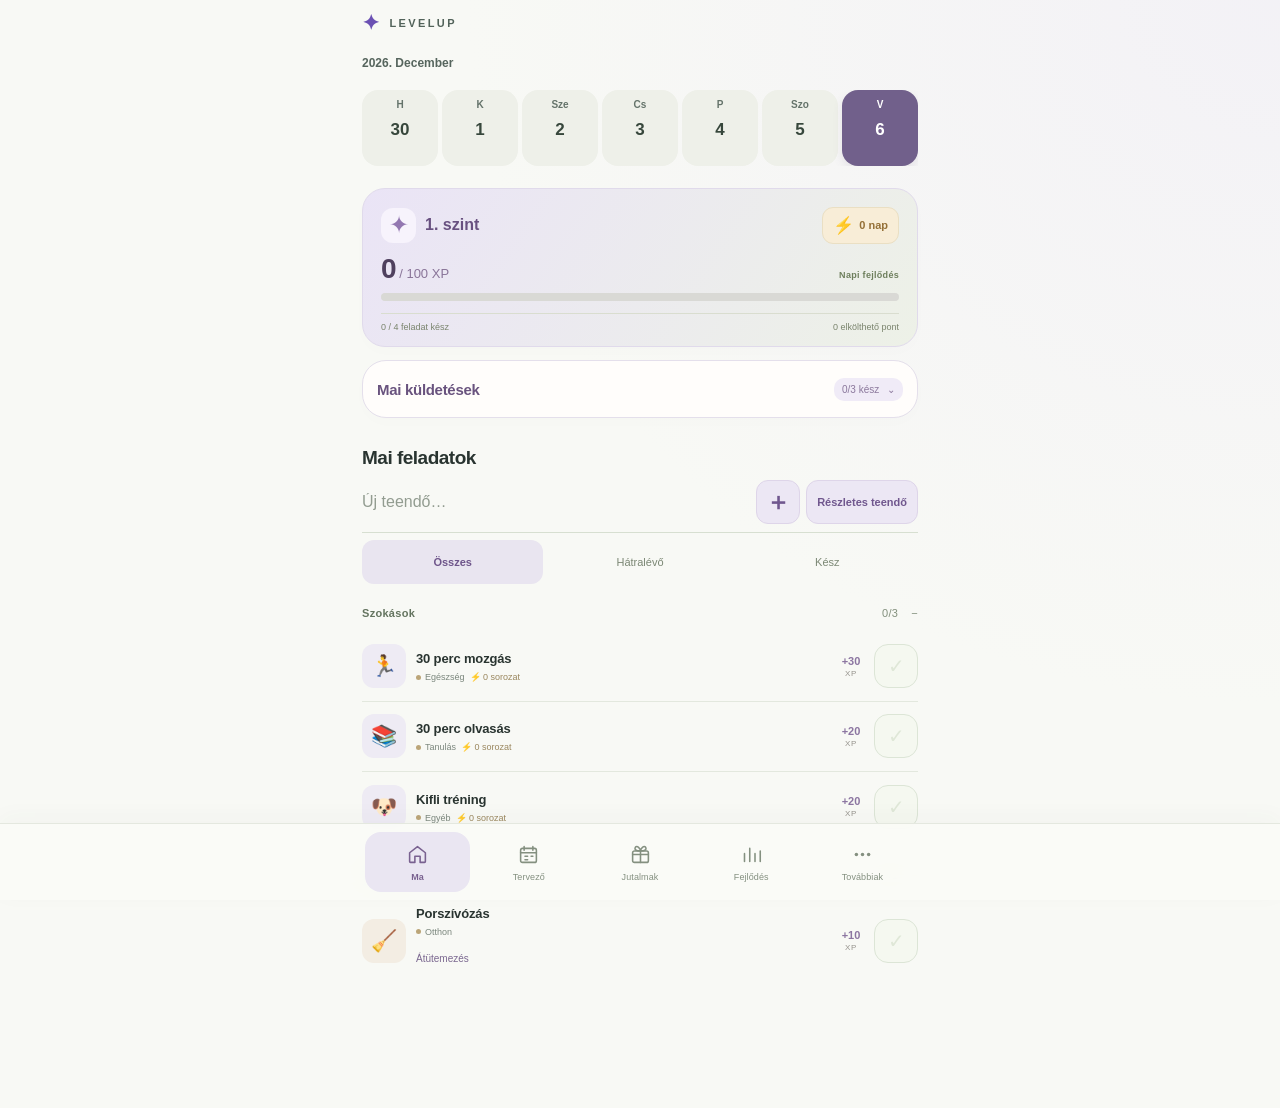
==== commit ab69adef: "Simplify home and add native swipe calendar navigation" ====
--- a/index.html
+++ b/index.html
@@ -11,4 +11,4 @@
 [hidden]{display:none!important} .quick-add label{display:block;font-weight:800;margin-bottom:9px}.quick-add input{min-width:0;flex:1;border:1px solid #dde3ec;border-radius:12px;padding:12px}.move-tools{display:flex;flex-direction:column;gap:3px}.move-tools button{border:0;border-radius:8px;background:#edf1f7;color:#45536b;padding:2px 8px}.goal-inline{display:flex;align-items:center;justify-content:space-between;gap:6px;font-size:12px;color:#65728a;margin-top:7px}.goal-inline+.progress{height:5px;margin:5px 0} [hidden]{display:none!important} #categoryForm input{min-width:0;flex:1;border:1px solid #dde3ec;border-radius:12px;padding:12px} .xp-detail-trigger{cursor:pointer}.xp-detail-trigger:active{transform:scale(.99)}.xp-chart{display:flex;align-items:end;gap:7px;height:175px;padding:12px 0}.xp-column{flex:1;min-width:0;display:flex;flex-direction:column;align-items:center;gap:5px;height:100%;font-size:11px}.xp-column strong{font-size:11px}.xp-track{height:100%;width:100%;display:flex;align-items:end;justify-content:center;background:#e8e5fa;border-radius:9px;overflow:hidden}.xp-bar{background:#6155f6;width:100%;border-radius:9px 9px 0 0;transition:height .3s}.habit-stats-grid{display:grid;grid-template-columns:1fr 1fr;gap:14px;margin-top:15px}.habit-stats-grid div{display:grid;gap:4px}.habit-stats-grid strong{font-size:18px}.habit-stats-grid small{color:#738294}.xp-breakdown{max-height:50vh;overflow:auto}.draggable-task{touch-action:pan-y;user-select:none;-webkit-user-select:none}.draggable-task.dragging{opacity:.55;outline:2px dashed #6155f6;touch-action:none}.draggable-task.drag-target{border-top:4px solid #6155f6}.drag-hint{position:fixed;bottom:95px;left:50%;transform:translateX(-50%);background:#6155f6;color:white;border-radius:16px;padding:12px;z-index:100;pointer-events:none;box-shadow:0 5px 20px #0003} 
 .home-block[hidden]{display:none!important}.home-block{display:flow-root}.home-block > .card:first-child{margin-top:0}.home-blocks{display:flex;flex-direction:column;gap:5px}
 .navinner{gap:3px;align-items:stretch}.tab{flex:1;min-width:0;display:flex;flex-direction:column;align-items:center;justify-content:center;gap:5px;padding:8px 2px;border-radius:17px;color:#67758a;font-size:10px;font-weight:650;line-height:1.1}.tab.active{background:#e9e6ff;color:#5c50e8}.tab-icon{display:flex!important;align-items:center;justify-content:center;height:24px;margin:0!important}.tab-icon svg{width:21px;height:21px}.tab-label{display:block}.draggable-task{user-select:none;-webkit-user-select:none;-webkit-touch-callout:none}.draggable-task.dragging{background:#edeaff!important;outline:2px solid #6155f6;border-radius:12px}.draggable-task.drag-target{box-shadow:inset 0 4px 0 #6155f6;border-radius:10px}.drag-hint{white-space:nowrap;font-size:12px}
-.tab-label{display:none!important}.navinner{gap:6px}.tab{padding:12px 4px;min-height:52px;border-radius:17px}.tab-icon{height:26px}.tab-icon svg{width:24px;height:24px}.planner-completed{text-decoration:line-through;color:#73858b}.planner-task-name{min-width:0;overflow-wrap:anywhere;flex:1}.planner-item select{flex-shrink:0}</style><style>.calendar-grid{display:grid;grid-template-columns:repeat(7,minmax(0,1fr));gap:6px;margin:16px 0}.calendar-grid>*{text-align:center;padding:9px 1px;border-radius:9px;font-size:12px}.calendar-day{background:#f0f3f8}.calendar-done{background:#b9f0d4;color:#17633f;font-weight:800}.calendar-rest{background:#e5ddff;color:#6242a0}.milestone-badges{display:flex;gap:5px;flex-wrap:wrap;margin-top:8px}.locked-badge{opacity:.48}.week-planner{display:grid;gap:10px}.planner-day{border-radius:15px;background:#fff;padding:14px;display:grid;gap:9px}.planner-item{display:flex;align-items:center;justify-content:space-between;gap:8px;font-size:13px}.planner-item select{max-width:140px;min-width:110px}.planner-day strong{color:#6250a5}</style><link rel="stylesheet" href="pastel.css"></head><body><main class="app"><div class="eyebrow"><span class="brand-mark" aria-hidden="true">✦</span> LEVELUP <span class="brand-note">egy kicsit jobb, minden nap</span></div><div class="head"><h1 id="pageTitle">LevelUp</h1><div class="pill">🪙 <span id="wallet">0</span></div></div><section id="view"></section></main><nav class="nav"><div class="navinner" id="nav"></div></nav><div id="modalRoot"></div><div id="toastRoot"></div><div id="undoRoot"></div><div id="xpEffects" aria-hidden="true"></div><div id="gameAnnounce" class="sr-only" role="status" aria-live="polite"></div><script src="gamification.js" defer></script><script src="workflow.js" defer></script><script src="features.js" defer></script><script src="app.js" defer></script></body></html>
+.tab-label{display:none!important}.navinner{gap:6px}.tab{padding:12px 4px;min-height:52px;border-radius:17px}.tab-icon{height:26px}.tab-icon svg{width:24px;height:24px}.planner-completed{text-decoration:line-through;color:#73858b}.planner-task-name{min-width:0;overflow-wrap:anywhere;flex:1}.planner-item select{flex-shrink:0}</style><style>.calendar-grid{display:grid;grid-template-columns:repeat(7,minmax(0,1fr));gap:6px;margin:16px 0}.calendar-grid>*{text-align:center;padding:9px 1px;border-radius:9px;font-size:12px}.calendar-day{background:#f0f3f8}.calendar-done{background:#b9f0d4;color:#17633f;font-weight:800}.calendar-rest{background:#e5ddff;color:#6242a0}.milestone-badges{display:flex;gap:5px;flex-wrap:wrap;margin-top:8px}.locked-badge{opacity:.48}.week-planner{display:grid;gap:10px}.planner-day{border-radius:15px;background:#fff;padding:14px;display:grid;gap:9px}.planner-item{display:flex;align-items:center;justify-content:space-between;gap:8px;font-size:13px}.planner-item select{max-width:140px;min-width:110px}.planner-day strong{color:#6250a5}</style><link rel="stylesheet" href="pastel.css"></head><body><main class="app"><div class="eyebrow"><span class="brand-mark" aria-hidden="true">✦</span> LEVELUP </div><div class="head"><h1 id="pageTitle">LevelUp</h1><div class="pill">🪙 <span id="wallet">0</span></div></div><section id="view"></section></main><nav class="nav"><div class="navinner" id="nav"></div></nav><div id="modalRoot"></div><div id="toastRoot"></div><div id="undoRoot"></div><div id="xpEffects" aria-hidden="true"></div><div id="gameAnnounce" class="sr-only" role="status" aria-live="polite"></div><script src="gamification.js" defer></script><script src="workflow.js" defer></script><script src="features.js" defer></script><script src="app.js" defer></script></body></html>
--- a/pastel.css
+++ b/pastel.css
@@ -38,3 +38,6 @@
 #xpEffects{position:fixed;inset:0;z-index:45;pointer-events:none;overflow:hidden}#xpEffects *{pointer-events:none}.xp-float{position:absolute;transform:translate(-50%,-15%);background:#f1f9e9;color:#557442;border:1px solid #bed5ac;box-shadow:0 4px 16px #465c3a14;padding:8px 12px;border-radius:13px;white-space:nowrap;font-size:15px;font-weight:800;animation:xp-lift .9s cubic-bezier(.15,.7,.3,1) both}.game-milestone{position:absolute;top:calc(18px + env(safe-area-inset-top));left:50%;transform:translateX(-50%);width:max-content;max-width:calc(100vw - 32px);display:grid;gap:5px;padding:17px 22px;background:#ede6f7;border:1px solid #d2c1e5;border-radius:20px;box-shadow:0 7px 28px #49335920;color:#654c7f;text-align:center;animation:milestone-in 1.85s ease both}.game-milestone strong{font-size:21px;letter-spacing:-.5px}.game-milestone span{font-size:11px;line-height:1.5;color:#8a709e}.goal-up{background:#edf5e6;border-color:#cbdcba;color:#607b4b}.goal-up span{color:#82946e}@keyframes xp-lift{0%{opacity:0;translate:0 7px;scale:.85}20%{opacity:1;scale:1}75%{opacity:1}100%{opacity:0;translate:0 -55px;scale:.95}}@keyframes milestone-in{0%{opacity:0;translate:0 -12px;scale:.94}12%,78%{opacity:1;translate:0 0;scale:1}100%{opacity:0;translate:0 -12px;scale:.98}}
 body[data-motion=off] .check.done,body[data-motion=off] .bar,body[data-motion=off] .xp-float,body[data-motion=off] .game-milestone{animation:none!important;transition:none!important}body[data-motion=off] #xpEffects{display:none}@media(prefers-reduced-motion:reduce){#xpEffects{display:none}.check.done{animation:none!important}.bar{transition:none!important}}@media(max-width:360px){.daily-development{padding:15px 17px}.development-footer{font-size:8px}.development-footer .momentum-tasks{font-size:8px}.mini-quest-heading strong{font-size:11px}.mini-quest-heading>span{font-size:9px}}
 .daily-development{padding:14px 18px}.development-score{margin-top:6px}.development-score strong{font-size:28px}.daily-development .progress{margin-top:8px}.daily-development .development-message{margin:8px 0 9px;font-size:11px}.development-footer{padding-top:8px}.daily-mini-quests>summary{min-height:64px;padding:12px 0}.mission-group .task-row .emoji-edit{width:44px;min-width:44px;height:44px;min-height:44px}.mission-tools .icon-button{min-width:44px;min-height:44px}.reschedule-trigger{min-height:44px}
+/* Compact home: native day swiping and short, consistent controls. */
+.date-strip{display:flex;grid-template-columns:none;gap:0;overflow-x:auto;overscroll-behavior-x:contain;scroll-snap-type:x mandatory;scrollbar-width:none;-webkit-overflow-scrolling:touch;touch-action:pan-x pan-y pinch-zoom;margin:0}.date-strip::-webkit-scrollbar{display:none}.date-week{display:grid;grid-template-columns:repeat(7,minmax(0,1fr));gap:4px;flex:0 0 100%;min-width:0;scroll-snap-align:start;scroll-snap-stop:always}.week-heading{min-height:44px;margin-bottom:5px}.date-day{min-height:76px;padding:8px 0 6px}.development-footer{margin-top:12px}.mission-heading{margin-top:16px}.quick-task-form{gap:6px;padding-bottom:8px}.quick-task-form button{height:44px;min-height:44px;border:1px solid #ded5e9;border-radius:12px;background:#ece7f4;color:#70578e;font-weight:650}.quick-task-form .quick-add-button{width:44px;min-width:44px}.quick-task-form .detailed-add-button{width:auto;min-width:0;padding:0 10px;font-size:11px;white-space:nowrap}.quick-task-form input{font-size:16px;min-width:0}
+.fold-card{padding:0 14px}.fold-card>summary{list-style:none;display:flex;align-items:center;justify-content:space-between;gap:8px;min-height:56px;padding:8px 0;cursor:pointer}.fold-card>summary::-webkit-details-marker{display:none}.fold-card>summary>strong{font-size:15px;font-weight:650;color:#69537e}.fold-card>summary .mini-count{padding:6px 8px}.fold-card[open]>summary .mini-count>span{display:inline-block;transform:rotate(180deg)}.daily-mini-quests .mini-quest{display:flex;align-items:center;gap:10px;padding:10px 0}.mini-quest-body{flex:1;min-width:0}.mini-quest-heading{gap:6px}.mini-quest-heading strong{font-size:11px;line-height:1.4}.mini-quest-heading>span{font-size:9px}.mini-quest-progress{display:flex;align-items:center;gap:8px;margin-top:5px}.mini-quest-progress .progress{flex:1;min-width:20px;margin:0;height:4px}.mini-quest-progress>span{font-size:9px;color:#8e7e99;white-space:nowrap}.mini-quest-note{display:block;margin-top:3px;font-size:9px;color:#8e7e99}.mini-quest>.btn{flex:none;min-height:44px;padding:7px 9px;font-size:10px;background:#7a6491;border-radius:11px}.mini-quest>.btn:disabled{background:#efedf1;color:#8b8292;opacity:1}.weekly-extra{margin-top:0;padding-bottom:0}.weekly-extra>summary{padding:12px 0}.weekly-extra>.mini-quest-footer{padding-bottom:10px}.overdue-card>summary>strong{color:#806940}.overdue-card .mini-count{background:#f4ead6;color:#8b7349}.overdue-list{padding-bottom:12px;border-top:1px solid #e8dfcf}.overdue-list .item{gap:10px;font-size:12px}.overdue-list .item .grow{min-width:0;overflow-wrap:anywhere}.overdue-list .btn{min-height:44px;font-size:11px}.overdue-list .muted{display:block;margin-top:3px;font-size:10px}@media(max-width:360px){.mini-quest-heading strong{font-size:10px}.mini-quest>.btn{padding:7px;font-size:9px}.quick-task-form .detailed-add-button{padding:0 8px;font-size:10px}.date-week{gap:3px}}
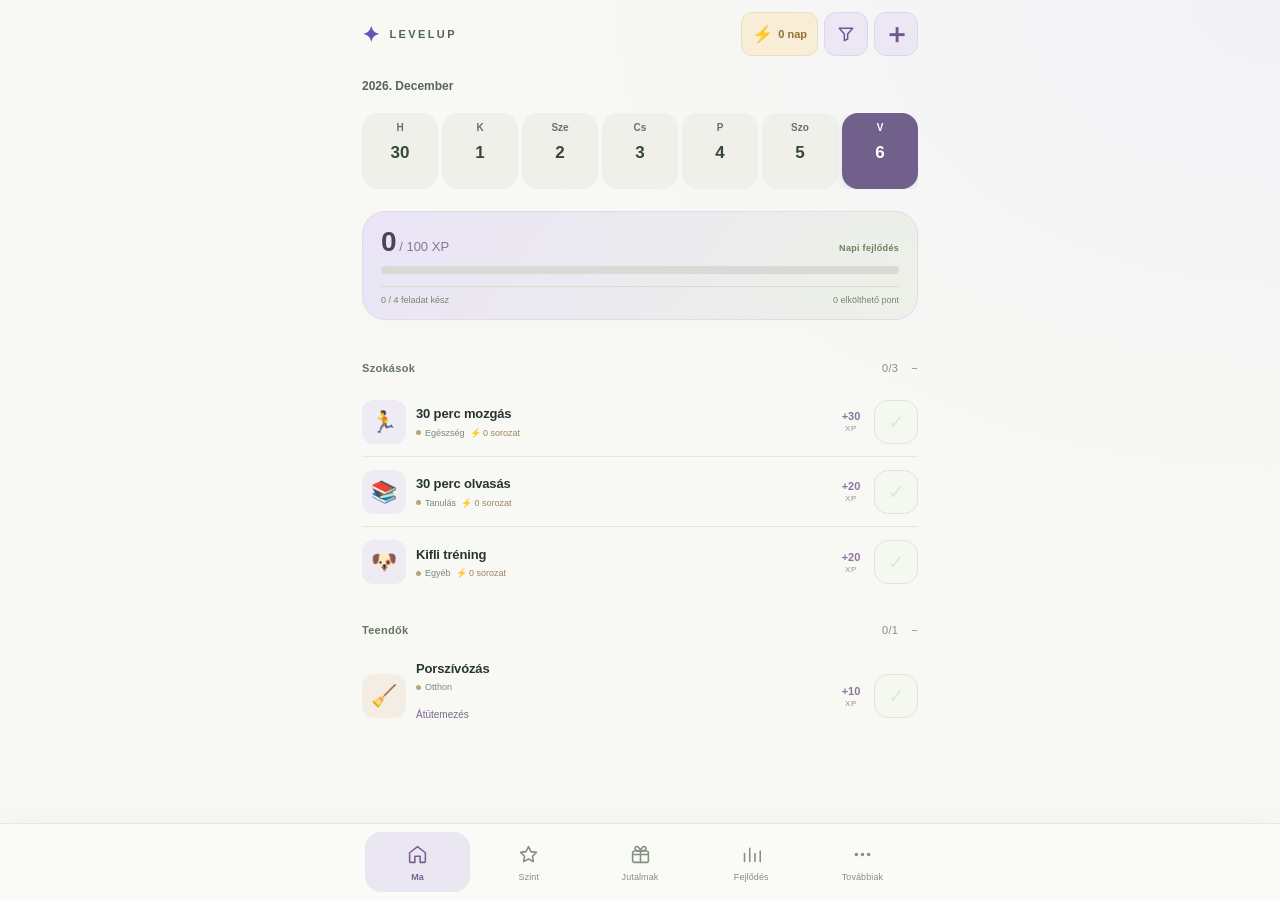
==== commit 0842f18a: "Move task creation and status filters into the home header" ====
--- a/index.html
+++ b/index.html
@@ -11,4 +11,4 @@
 [hidden]{display:none!important} .quick-add label{display:block;font-weight:800;margin-bottom:9px}.quick-add input{min-width:0;flex:1;border:1px solid #dde3ec;border-radius:12px;padding:12px}.move-tools{display:flex;flex-direction:column;gap:3px}.move-tools button{border:0;border-radius:8px;background:#edf1f7;color:#45536b;padding:2px 8px}.goal-inline{display:flex;align-items:center;justify-content:space-between;gap:6px;font-size:12px;color:#65728a;margin-top:7px}.goal-inline+.progress{height:5px;margin:5px 0} [hidden]{display:none!important} #categoryForm input{min-width:0;flex:1;border:1px solid #dde3ec;border-radius:12px;padding:12px} .xp-detail-trigger{cursor:pointer}.xp-detail-trigger:active{transform:scale(.99)}.xp-chart{display:flex;align-items:end;gap:7px;height:175px;padding:12px 0}.xp-column{flex:1;min-width:0;display:flex;flex-direction:column;align-items:center;gap:5px;height:100%;font-size:11px}.xp-column strong{font-size:11px}.xp-track{height:100%;width:100%;display:flex;align-items:end;justify-content:center;background:#e8e5fa;border-radius:9px;overflow:hidden}.xp-bar{background:#6155f6;width:100%;border-radius:9px 9px 0 0;transition:height .3s}.habit-stats-grid{display:grid;grid-template-columns:1fr 1fr;gap:14px;margin-top:15px}.habit-stats-grid div{display:grid;gap:4px}.habit-stats-grid strong{font-size:18px}.habit-stats-grid small{color:#738294}.xp-breakdown{max-height:50vh;overflow:auto}.draggable-task{touch-action:pan-y;user-select:none;-webkit-user-select:none}.draggable-task.dragging{opacity:.55;outline:2px dashed #6155f6;touch-action:none}.draggable-task.drag-target{border-top:4px solid #6155f6}.drag-hint{position:fixed;bottom:95px;left:50%;transform:translateX(-50%);background:#6155f6;color:white;border-radius:16px;padding:12px;z-index:100;pointer-events:none;box-shadow:0 5px 20px #0003} 
 .home-block[hidden]{display:none!important}.home-block{display:flow-root}.home-block > .card:first-child{margin-top:0}.home-blocks{display:flex;flex-direction:column;gap:5px}
 .navinner{gap:3px;align-items:stretch}.tab{flex:1;min-width:0;display:flex;flex-direction:column;align-items:center;justify-content:center;gap:5px;padding:8px 2px;border-radius:17px;color:#67758a;font-size:10px;font-weight:650;line-height:1.1}.tab.active{background:#e9e6ff;color:#5c50e8}.tab-icon{display:flex!important;align-items:center;justify-content:center;height:24px;margin:0!important}.tab-icon svg{width:21px;height:21px}.tab-label{display:block}.draggable-task{user-select:none;-webkit-user-select:none;-webkit-touch-callout:none}.draggable-task.dragging{background:#edeaff!important;outline:2px solid #6155f6;border-radius:12px}.draggable-task.drag-target{box-shadow:inset 0 4px 0 #6155f6;border-radius:10px}.drag-hint{white-space:nowrap;font-size:12px}
-.tab-label{display:none!important}.navinner{gap:6px}.tab{padding:12px 4px;min-height:52px;border-radius:17px}.tab-icon{height:26px}.tab-icon svg{width:24px;height:24px}.planner-completed{text-decoration:line-through;color:#73858b}.planner-task-name{min-width:0;overflow-wrap:anywhere;flex:1}.planner-item select{flex-shrink:0}</style><style>.calendar-grid{display:grid;grid-template-columns:repeat(7,minmax(0,1fr));gap:6px;margin:16px 0}.calendar-grid>*{text-align:center;padding:9px 1px;border-radius:9px;font-size:12px}.calendar-day{background:#f0f3f8}.calendar-done{background:#b9f0d4;color:#17633f;font-weight:800}.calendar-rest{background:#e5ddff;color:#6242a0}.milestone-badges{display:flex;gap:5px;flex-wrap:wrap;margin-top:8px}.locked-badge{opacity:.48}.week-planner{display:grid;gap:10px}.planner-day{border-radius:15px;background:#fff;padding:14px;display:grid;gap:9px}.planner-item{display:flex;align-items:center;justify-content:space-between;gap:8px;font-size:13px}.planner-item select{max-width:140px;min-width:110px}.planner-day strong{color:#6250a5}</style><link rel="stylesheet" href="pastel.css"></head><body><main class="app"><div class="eyebrow"><span class="brand-mark" aria-hidden="true">✦</span> LEVELUP </div><div class="head"><h1 id="pageTitle">LevelUp</h1><div class="pill">🪙 <span id="wallet">0</span></div></div><section id="view"></section></main><nav class="nav"><div class="navinner" id="nav"></div></nav><div id="modalRoot"></div><div id="toastRoot"></div><div id="undoRoot"></div><div id="xpEffects" aria-hidden="true"></div><div id="gameAnnounce" class="sr-only" role="status" aria-live="polite"></div><script src="gamification.js" defer></script><script src="workflow.js" defer></script><script src="features.js" defer></script><script src="app.js" defer></script></body></html>
+.tab-label{display:none!important}.navinner{gap:6px}.tab{padding:12px 4px;min-height:52px;border-radius:17px}.tab-icon{height:26px}.tab-icon svg{width:24px;height:24px}.planner-completed{text-decoration:line-through;color:#73858b}.planner-task-name{min-width:0;overflow-wrap:anywhere;flex:1}.planner-item select{flex-shrink:0}</style><style>.calendar-grid{display:grid;grid-template-columns:repeat(7,minmax(0,1fr));gap:6px;margin:16px 0}.calendar-grid>*{text-align:center;padding:9px 1px;border-radius:9px;font-size:12px}.calendar-day{background:#f0f3f8}.calendar-done{background:#b9f0d4;color:#17633f;font-weight:800}.calendar-rest{background:#e5ddff;color:#6242a0}.milestone-badges{display:flex;gap:5px;flex-wrap:wrap;margin-top:8px}.locked-badge{opacity:.48}.week-planner{display:grid;gap:10px}.planner-day{border-radius:15px;background:#fff;padding:14px;display:grid;gap:9px}.planner-item{display:flex;align-items:center;justify-content:space-between;gap:8px;font-size:13px}.planner-item select{max-width:140px;min-width:110px}.planner-day strong{color:#6250a5}</style><link rel="stylesheet" href="pastel.css"></head><body><main class="app"><div class="eyebrow"><span class="brand-name"><span class="brand-mark" aria-hidden="true">✦</span><span class="brand-word">LEVELUP</span></span><div id="homeActions" class="home-actions" hidden></div></div><div class="head"><h1 id="pageTitle">LevelUp</h1><div class="pill">🪙 <span id="wallet">0</span></div></div><section id="view"></section></main><nav class="nav"><div class="navinner" id="nav"></div></nav><div id="modalRoot"></div><div id="toastRoot"></div><div id="undoRoot"></div><div id="xpEffects" aria-hidden="true"></div><div id="gameAnnounce" class="sr-only" role="status" aria-live="polite"></div><script src="gamification.js" defer></script><script src="workflow.js" defer></script><script src="features.js" defer></script><script src="app.js" defer></script></body></html>
--- a/pastel.css
+++ b/pastel.css
@@ -41,3 +41,9 @@
 /* Compact home: native day swiping and short, consistent controls. */
 .date-strip{display:flex;grid-template-columns:none;gap:0;overflow-x:auto;overscroll-behavior-x:contain;scroll-snap-type:x mandatory;scrollbar-width:none;-webkit-overflow-scrolling:touch;touch-action:pan-x pan-y pinch-zoom;margin:0}.date-strip::-webkit-scrollbar{display:none}.date-week{display:grid;grid-template-columns:repeat(7,minmax(0,1fr));gap:4px;flex:0 0 100%;min-width:0;scroll-snap-align:start;scroll-snap-stop:always}.week-heading{min-height:44px;margin-bottom:5px}.date-day{min-height:76px;padding:8px 0 6px}.development-footer{margin-top:12px}.mission-heading{margin-top:16px}.quick-task-form{gap:6px;padding-bottom:8px}.quick-task-form button{height:44px;min-height:44px;border:1px solid #ded5e9;border-radius:12px;background:#ece7f4;color:#70578e;font-weight:650}.quick-task-form .quick-add-button{width:44px;min-width:44px}.quick-task-form .detailed-add-button{width:auto;min-width:0;padding:0 10px;font-size:11px;white-space:nowrap}.quick-task-form input{font-size:16px;min-width:0}
 .fold-card{padding:0 14px}.fold-card>summary{list-style:none;display:flex;align-items:center;justify-content:space-between;gap:8px;min-height:56px;padding:8px 0;cursor:pointer}.fold-card>summary::-webkit-details-marker{display:none}.fold-card>summary>strong{font-size:15px;font-weight:650;color:#69537e}.fold-card>summary .mini-count{padding:6px 8px}.fold-card[open]>summary .mini-count>span{display:inline-block;transform:rotate(180deg)}.daily-mini-quests .mini-quest{display:flex;align-items:center;gap:10px;padding:10px 0}.mini-quest-body{flex:1;min-width:0}.mini-quest-heading{gap:6px}.mini-quest-heading strong{font-size:11px;line-height:1.4}.mini-quest-heading>span{font-size:9px}.mini-quest-progress{display:flex;align-items:center;gap:8px;margin-top:5px}.mini-quest-progress .progress{flex:1;min-width:20px;margin:0;height:4px}.mini-quest-progress>span{font-size:9px;color:#8e7e99;white-space:nowrap}.mini-quest-note{display:block;margin-top:3px;font-size:9px;color:#8e7e99}.mini-quest>.btn{flex:none;min-height:44px;padding:7px 9px;font-size:10px;background:#7a6491;border-radius:11px}.mini-quest>.btn:disabled{background:#efedf1;color:#8b8292;opacity:1}.weekly-extra{margin-top:0;padding-bottom:0}.weekly-extra>summary{padding:12px 0}.weekly-extra>.mini-quest-footer{padding-bottom:10px}.overdue-card>summary>strong{color:#806940}.overdue-card .mini-count{background:#f4ead6;color:#8b7349}.overdue-list{padding-bottom:12px;border-top:1px solid #e8dfcf}.overdue-list .item{gap:10px;font-size:12px}.overdue-list .item .grow{min-width:0;overflow-wrap:anywhere}.overdue-list .btn{min-height:44px;font-size:11px}.overdue-list .muted{display:block;margin-top:3px;font-size:10px}@media(max-width:360px){.mini-quest-heading strong{font-size:10px}.mini-quest>.btn{padding:7px;font-size:9px}.quick-task-form .detailed-add-button{padding:0 8px;font-size:10px}.date-week{gap:3px}}
+/* Group weekly and daily challenges inside the same compact disclosure. */
+.challenge-group{padding:8px 0 0}.challenge-group h3{margin:0 0 5px;font-size:10px;font-weight:700;letter-spacing:.5px;text-transform:uppercase;color:#8d7c9c}.challenge-group+.challenge-group{border-top:1px solid #dcd3e5;margin-top:8px;padding-top:13px}.challenge-group-daily{padding-bottom:3px}.challenge-group .mini-quest:first-child{border-top:0}.challenge-group-weekly>.item{padding:9px 0;gap:8px;align-items:center}.challenge-group-weekly .grow{min-width:0;overflow-wrap:anywhere}.challenge-group-weekly .name{font-size:11px;font-weight:650;line-height:1.4}.challenge-group-weekly .muted{font-size:9px;line-height:1.5}.challenge-group-weekly .progress{height:4px;margin:6px 0 0}.challenge-group-weekly .btn{min-height:44px;flex:none;padding:7px 9px;font-size:10px}.challenge-group-weekly [data-action=challengeDelete]{min-width:44px;font-size:18px}.home-block-calendar .week-calendar{margin:5px 0 0}.home-block-tasks .mission-heading{margin-top:12px}@media(max-width:360px){.challenge-group-weekly .btn{padding:7px;font-size:9px}.challenge-group-weekly [data-action=challengeDelete]{font-size:18px}.challenge-group-weekly .name{font-size:10px}}
+/* Compact home summary; full level and always-open challenges live on Szint. */
+.development-star{border:0;min-width:44px;width:44px;min-height:44px;height:44px;cursor:pointer;font:inherit;font-size:26px}.development-level{cursor:default}.daily-summary .development-score{margin-top:0}.level-page{display:grid;gap:14px}.level-page>.card{margin:0}.level-page .daily-mini-quests{padding:0 16px}.challenges-heading{display:flex;align-items:center;justify-content:space-between;gap:12px;padding:14px 0 10px}.challenges-heading h2{font-size:16px;margin:0;color:#69537e}.level-page .challenge-group:last-child{padding-bottom:12px}.level-page .mini-count{font-size:10px}.level-page .development-footer{margin-top:12px}
+/* Home actions replace the heading, quick form and inline filter row. */
+.brand-name{display:inline-flex;align-items:center;gap:7px;white-space:nowrap}.eyebrow{justify-content:space-between}.home-actions{display:flex;align-items:center;gap:6px;flex:none;letter-spacing:0}.development-streak{min-height:44px;box-sizing:border-box;white-space:nowrap}.home-actions .icon-button{display:grid;place-items:center;box-sizing:border-box;width:44px;min-width:44px;height:44px;min-height:44px;border-radius:12px;border:1px solid #ded5e9;background:#ece7f4;color:#70578e;padding:0;cursor:pointer}.home-actions .home-add{font-size:27px;line-height:1}.home-filter-menu{position:relative}.home-filter-toggle{list-style:none;position:relative}.home-filter-toggle::-webkit-details-marker{display:none}.home-filter-toggle.is-filtered{background:#e2d8ef;border-color:#b9a7cf}.filter-dot{position:absolute;top:5px;right:5px;width:6px;height:6px;border-radius:50%;background:#70578e}.home-filter-options{position:absolute;right:0;top:calc(100% + 8px);z-index:35;min-width:170px;max-width:calc(100vw - 32px);padding:5px;border:1px solid #e1d8e9;border-radius:14px;background:#fffdfb;box-shadow:0 8px 24px #4c3a641a;text-transform:none;letter-spacing:0}.home-filter-options button{display:flex;align-items:center;justify-content:space-between;gap:12px;width:100%;min-height:44px;border:0;border-radius:9px;background:transparent;color:#69537e;padding:10px 12px;text-align:left;font:inherit;font-size:13px;font-weight:500;letter-spacing:0;cursor:pointer}.home-filter-options button[aria-pressed=true]{background:#eee8f5;font-weight:650}.home-block-tasks .mission-list{margin-top:10px}@media(max-width:360px){.brand-name{font-size:10px;letter-spacing:1px;gap:4px}.brand-name .brand-mark{font-size:20px}.home-actions .development-streak{font-size:10px;padding:7px 8px;gap:3px}.eyebrow{gap:8px}}
